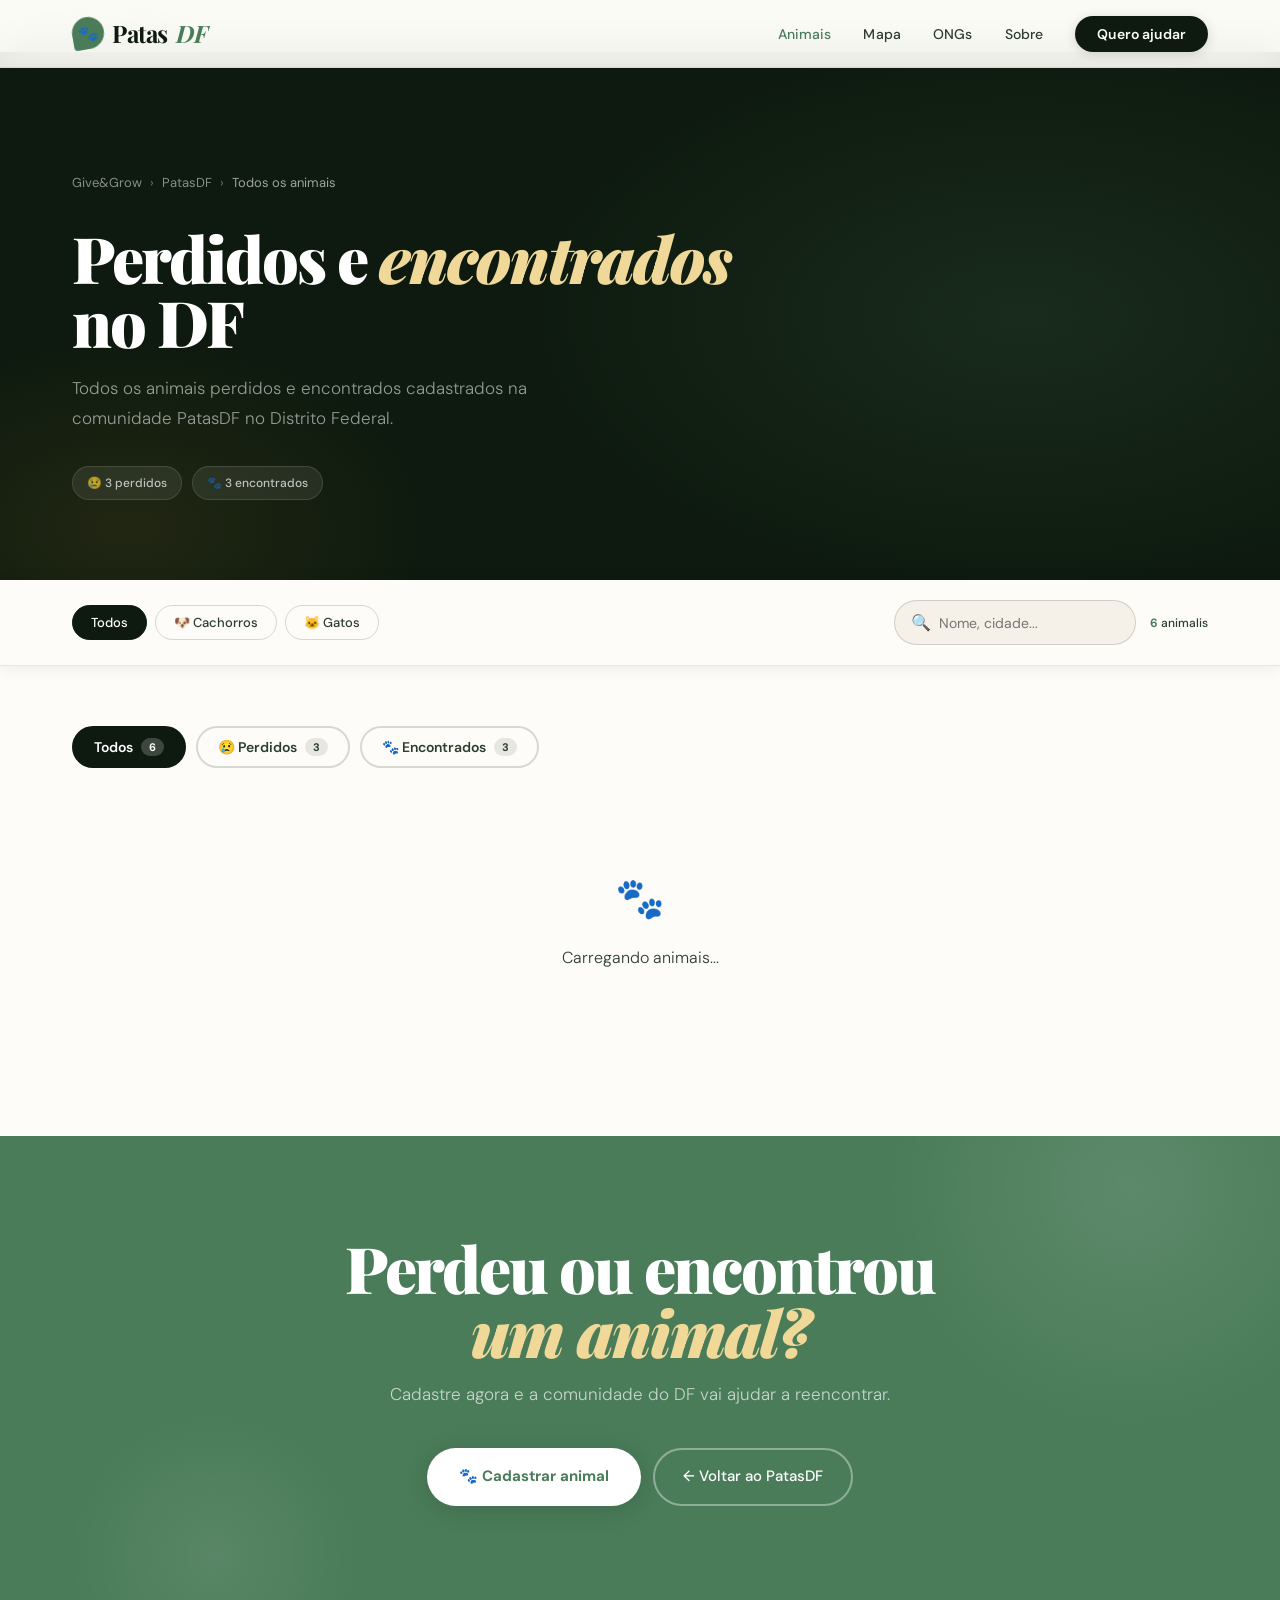
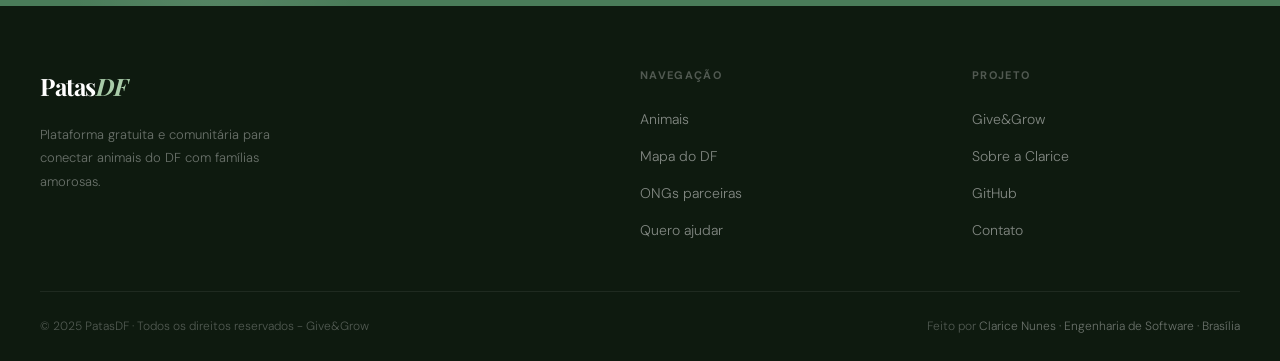
==== animais.html @ 3f9f54d6 "Criando fluxo" ====
<!DOCTYPE html>
<html lang="pt-BR">
<head>
  <meta charset="UTF-8" />
  <meta name="viewport" content="width=device-width, initial-scale=1.0" />
  <title>Animais perdidos e encontrados — PatasDF</title>
  <meta name="description" content="Veja todos os animais perdidos e encontrados no Distrito Federal." />
  <link rel="preconnect" href="https://fonts.googleapis.com" />
  <link rel="preconnect" href="https://fonts.gstatic.com" crossorigin />
  <link href="https://fonts.googleapis.com/css2?family=Playfair+Display:ital,wght@0,400;0,700;0,900;1,400;1,700&family=DM+Sans:ital,opsz,wght@0,9..40,300;0,9..40,400;0,9..40,500;0,9..40,600;1,9..40,300&display=swap" rel="stylesheet" />
  <link rel="stylesheet" href="styles.css" />
  <style>
    .status-tabs { display:flex; gap:10px; flex-wrap:wrap; margin-bottom:2rem; }
    .status-tab {
      display:flex; align-items:center; gap:8px;
      padding:10px 20px; border-radius:100px;
      font-size:14px; font-weight:600; font-family:'DM Sans',sans-serif;
      border:2px solid var(--border-dark); background:transparent;
      color:var(--ink-soft); cursor:pointer; transition:all 0.2s;
    }
    .tab-count { font-size:11px; font-weight:700; padding:2px 8px; border-radius:100px; background:var(--border); color:var(--ink-soft); transition:all 0.2s; }
    .st-todos     { background:var(--ink);  color:white; border-color:var(--ink); }
    .st-todos .tab-count { background:rgba(255,255,255,0.2); color:white; }
    .st-perdido   { background:var(--rust); color:white; border-color:var(--rust); }
    .st-perdido .tab-count { background:rgba(255,255,255,0.25); color:white; }
    .st-encontrado{ background:var(--gold); color:white; border-color:var(--gold); }
    .st-encontrado .tab-count { background:rgba(255,255,255,0.25); color:white; }

    .ctx-banner {
      border-radius:var(--r-xl); padding:1.75rem 2rem;
      display:flex; align-items:center; justify-content:space-between;
      gap:1.5rem; flex-wrap:wrap; margin-bottom:2rem;
    }
    .ctx-banner.perdido   { background:var(--rust-pale); border:1.5px solid rgba(184,92,56,0.18); }
    .ctx-banner.encontrado{ background:var(--gold-pale);  border:1.5px solid rgba(196,146,42,0.18); }
    .ctx-icon { font-size:2.2rem; flex-shrink:0; }
    .ctx-text h3 { font-family:'Playfair Display',serif; font-size:1.1rem; font-weight:700; margin-bottom:4px; }
    .ctx-text p  { font-size:13px; font-weight:300; color:var(--ink-soft); line-height:1.6; }
    .ctx-btn-rust { background:var(--rust); color:white; padding:11px 22px; border-radius:100px; font-size:13px; font-weight:600; text-decoration:none; white-space:nowrap; flex-shrink:0; transition:all 0.2s; }
    .ctx-btn-rust:hover { background:#8f3e23; transform:translateY(-1px); }
    .ctx-btn-gold { background:var(--gold); color:white; padding:11px 22px; border-radius:100px; font-size:13px; font-weight:600; text-decoration:none; white-space:nowrap; flex-shrink:0; transition:all 0.2s; }
    .ctx-btn-gold:hover { background:#a87824; transform:translateY(-1px); }
  </style>
</head>
<body>

  <div class="back-link-wrap">
    <a href="patasdf.html" class="back-link">← Voltar para o PatasDF</a>
  </div>


  <nav class="navbar" id="navbar">
    <div class="container">
      <a href="patasdf.html" class="logo">
        <div class="logo-paw">🐾</div>
        Patas<em>DF</em>
      </a>
      <div class="hamburger" id="hamburger" onclick="toggleMenu()">
        <span></span><span></span><span></span>
      </div>
      <ul class="nav-links" id="navLinks">
        <li><a href="patasdf.html#animais" class="active">Animais</a></li>
        <li><a href="patasdf.html#mapa">Mapa</a></li>
        <li><a href="patasdf.html#ongs">ONGs</a></li>
        <li><a href="sobre.html">Sobre</a></li>
        <li><a href="patasdf.html#ajudar" class="nav-cta">Quero ajudar</a></li>
      </ul>
    </div>
  </nav>


  <div class="page-header">
    <div class="container">
      <div class="breadcrumb">
        <a href="index.html">Give&Grow</a>
        <span>›</span>
        <a href="patasdf.html">PatasDF</a>
        <span>›</span>
        <span style="color:rgba(255,255,255,.6);">Todos os animais</span>
      </div>
      <h1>Perdidos e <em>encontrados</em><br>no DF</h1>
      <p>Todos os animais perdidos e encontrados cadastrados na comunidade PatasDF no Distrito Federal.</p>
      <div class="page-header-meta">
        <div class="meta-chip" id="countPerdidos">😢 carregando...</div>
        <div class="meta-chip" id="countEncontrados">🐾 carregando...</div>
      </div>
    </div>
  </div>


  <div class="toolbar">
    <div class="container">
      <div class="filter-pills">
        <button class="filter-pill active" onclick="filtrarTipo('todos', this)">Todos</button>
        <button class="filter-pill" onclick="filtrarTipo('cachorro', this)">🐶 Cachorros</button>
        <button class="filter-pill" onclick="filtrarTipo('gato', this)">🐱 Gatos</button>
      </div>
      <div class="toolbar-right">
        <div class="search-box">
          <span>🔍</span>
          <input type="text" id="searchInput" placeholder="Nome, cidade..." oninput="buscar(this.value)" />
        </div>
        <span class="count-badge" id="countBadge">— animais</span>
      </div>
    </div>
  </div>


  <section class="animals-section">
    <div class="container">


      <div class="status-tabs">
        <button class="status-tab st-todos" onclick="filtrarStatus('todos', this)">
          Todos <span class="tab-count" id="tabTodos">—</span>
        </button>
        <button class="status-tab" onclick="filtrarStatus('perdido', this)">
          😢 Perdidos <span class="tab-count" id="tabPerdido">—</span>
        </button>
        <button class="status-tab" onclick="filtrarStatus('encontrado', this)">
          🐾 Encontrados <span class="tab-count" id="tabEncontrado">—</span>
        </button>
      </div>


      <div id="ctxBanner"></div>


      <div class="animals-grid" id="animalsGrid">
        <div style="grid-column:1/-1;text-align:center;padding:4rem;color:var(--ink-soft);">
          <div style="font-size:2.5rem;margin-bottom:.75rem;">🐾</div>
          <p style="font-weight:300;">Carregando animais...</p>
        </div>
      </div>

      <div class="empty-state" id="emptyState" style="display:none;">
        <span class="empty-icon">🔍</span>
        <h3>Nenhum animal encontrado</h3>
        <p>Tente outro filtro ou limpe a busca.</p>
      </div>

    </div>
  </section>


  <section class="cta-section">
    <div class="cta-orb cta-orb-1"></div>
    <div class="cta-orb cta-orb-2"></div>
    <div class="cta-inner">
      <h2>Perdeu ou encontrou<br><em>um animal?</em></h2>
      <p>Cadastre agora e a comunidade do DF vai ajudar a reencontrar.</p>
      <div class="cta-btns">
        <a href="patasdf.html#ajudar" class="btn-white">🐾 Cadastrar animal</a>
        <a href="patasdf.html" class="btn-white-outline">← Voltar ao PatasDF</a>
      </div>
    </div>
  </section>


  <footer>
    <div class="footer-inner">
      <div class="footer-brand">
        <a href="patasdf.html" class="footer-logo">Patas<em>DF</em></a>
        <p>Plataforma gratuita e comunitária para conectar animais do DF com famílias amorosas.</p>
      </div>
      <div class="footer-col">
        <h4>Navegação</h4>
        <ul>
          <li><a href="patasdf.html#animais">Animais</a></li>
          <li><a href="patasdf.html#mapa">Mapa do DF</a></li>
          <li><a href="patasdf.html#ongs">ONGs parceiras</a></li>
          <li><a href="patasdf.html#ajudar">Quero ajudar</a></li>
        </ul>
      </div>
      <div class="footer-col">
        <h4>Projeto</h4>
        <ul>
          <li><a href="index.html">Give&Grow</a></li>
          <li><a href="sobre.html">Sobre a Clarice</a></li>
          <li><a href="https://github.com/claricenunes" target="_blank" rel="noopener">GitHub</a></li>
          <li><a href="/cdn-cgi/l/email-protection#543121373835263d37313a213a3127143339353d387a373b39">Contato</a></li>
        </ul>
      </div>
    </div>
    <div class="footer-bottom">
      <span>© 2025 PatasDF · Todos os direitos reservados - Give&Grow</span>
      <span>Feito por <a href="sobre.html">Clarice Nunes · Engenharia de Software · Brasília</a></span>
    </div>
  </footer>

  <script data-cfasync="false" src="/cdn-cgi/scripts/5c5dd728/cloudflare-static/email-decode.min.js"></script><script>
    const URL_PERDI    = 'https://docs.google.com/forms/d/e/1FAIpQLSdwkBiDv1es0LKBWcML1goLfLYHsVaSYuPup9HgPXHWBcM21w/viewform';
    const URL_ENCONTREI = 'https://docs.google.com/forms/d/e/1FAIpQLSeOyUEvjqoL2VwW3kJSf5gsE197C9LvIaPMh03FFTpZJVA-6A/viewform';

    const ANIMAIS_EMBUTIDOS = [
      { id:'ex1', nome:'Bolinha',  status:'perdido',    tipo:'cachorro', idade:'~2 anos',  porte:'Médio',   cidade:'Asa Sul',    descricao:'Vira-lata caramelo com mancha branca no peito. Desapareceu perto da quadra 308 Sul no dia 18/03.',  contato:'(61) 98888-1111' },
      { id:'ex2', nome:'Mimi',     status:'encontrado', tipo:'gato',     idade:'~1 ano',   porte:'Pequeno', cidade:'Taguatinga', descricao:'Gatinha listrada, muito dócil. Encontrada na QNF 14. Está sendo cuidada — dono entrar em contato.',  contato:'(61) 97777-2222' },
      { id:'ex3', nome:'Thor',     status:'perdido',    tipo:'cachorro', idade:'~4 anos',  porte:'Grande',  cidade:'Ceilândia',  descricao:'Pastor alemão preto e dourado. Coleira azul. Fugiu durante fogos de artifício na QNN 28.',           contato:'(61) 96666-3333' },
      { id:'ex4', nome:'Mingau',   status:'encontrado', tipo:'gato',     idade:'~3 anos',  porte:'Médio',   cidade:'Guará',      descricao:'Gato cinza, castrado. Encontrado no Guará II. Muito tranquilo. Aguardando dono.',                    contato:'(61) 95555-4444' },
      { id:'ex5', nome:'Pipoca',   status:'perdido',    tipo:'cachorro', idade:'~1 ano',   porte:'Pequeno', cidade:'Sobradinho', descricao:'Lhasa apso branca. Usava roupa rosa quando desapareceu. Sumiu há 3 dias no centro de Sobradinho.',   contato:'(61) 94444-5555' },
      { id:'ex6', nome:'Nala',     status:'encontrado', tipo:'gato',     idade:'~6 meses', porte:'Pequeno', cidade:'Samambaia',  descricao:'Filhote de gato preto com patinhas brancas. Encontrada na QR 416. Precisando de lar temporário.',    contato:'(61) 93333-6666' },
    ];

    let TODOS = [], statusAtual = 'todos', tipoAtual = 'todos', buscaAtual = '';

    async function carregar() {
      // Carrega os dados embutidos imediatamente para garantir que algo aparece
      TODOS = ANIMAIS_EMBUTIDOS;
      atualizarContadores();
      renderizar();
      // Tenta buscar dados atualizados do JSON (funciona quando hospedado em servidor)
      try {
        const resp = await fetch('https://drive.google.com/uc?export=download&id=1katMmyX2BaC0UhQ1mNrkm7atiA1lma0P');
        if (resp.ok) {
          const d = await resp.json();
          if (d.length > 0) {
            TODOS = d;
            atualizarContadores();
            renderizar();
          }
        }
      } catch(e) { /* mantém os dados embutidos */ }
    }

    function atualizarContadores() {
      const p = TODOS.filter(a => a.status === 'perdido').length;
      const e = TODOS.filter(a => a.status === 'encontrado').length;
      document.getElementById('countPerdidos').textContent    = `😢 ${p} perdido${p!==1?'s':''}`;
      document.getElementById('countEncontrados').textContent  = `🐾 ${e} encontrado${e!==1?'s':''}`;
      document.getElementById('tabTodos').textContent      = TODOS.length;
      document.getElementById('tabPerdido').textContent    = p;
      document.getElementById('tabEncontrado').textContent  = e;
    }

    function filtrarStatus(status, btn) {
      statusAtual = status;
      document.querySelectorAll('.status-tab').forEach(t => {
        t.className = 'status-tab'; // remove todas as classes de cor
      });
      btn.classList.add('st-' + status);
      atualizarBanner(status);
      renderizar();
    }

    function filtrarTipo(tipo, btn) {
      tipoAtual = tipo;
      document.querySelectorAll('.filter-pill').forEach(p => p.classList.remove('active'));
      btn.classList.add('active');
      renderizar();
    }

    function buscar(val) { buscaAtual = val.toLowerCase().trim(); renderizar(); }

    function getLista() {
      let l = TODOS;
      if (statusAtual !== 'todos') {
        l = l.filter(a => {
          return a.status === statusAtual;
        });
      }
      if (tipoAtual !== 'todos') l = l.filter(a => a.tipo === tipoAtual);
      if (buscaAtual) l = l.filter(a =>
        (a.nome||'').toLowerCase().includes(buscaAtual) ||
        (a.cidade||'').toLowerCase().includes(buscaAtual)
      );
      return l;
    }

    function atualizarBanner(status) {
      const el = document.getElementById('ctxBanner');
      if (status === 'perdido') {
        el.innerHTML = `<div class="ctx-banner perdido">
          <span class="ctx-icon">😢</span>
          <div class="ctx-text">
            <h3>Você viu algum desses animais?</h3>
            <p>Entre em contato diretamente com o dono pelo número no card. Cada aviso pode ser o reencontro que uma família está esperando.</p>
          </div>
          <a href="${URL_PERDI}" target="_blank" rel="noopener" class="ctx-btn-rust">😢 Perdi meu animal</a>
        </div>`;
      } else if (status === 'encontrado') {
        el.innerHTML = `<div class="ctx-banner encontrado">
          <span class="ctx-icon">🐾</span>
          <div class="ctx-text">
            <h3>Seu pet pode estar aqui!</h3>
            <p>Alguém encontrou esses animais e está cuidando enquanto aguarda o dono. Entre em contato se reconhecer o seu.</p>
          </div>
          <a href="${URL_ENCONTREI}" target="_blank" rel="noopener" class="ctx-btn-gold">🐾 Encontrei um animal</a>
        </div>`;
     
      } else {
        el.innerHTML = '';
      }
    }

    function renderizar() {
      const grid  = document.getElementById('animalsGrid');
      const empty = document.getElementById('emptyState');
      const lista = getLista();
      document.getElementById('countBadge').innerHTML = `<strong>${lista.length}</strong> animal${lista.length!==1?'is':''}`;

      if (lista.length === 0) {
        grid.innerHTML = '';
        empty.style.display = 'block';
        return;
      }
      empty.style.display = 'none';

      const bg = { cachorro:'#FFF3E8', gato:'#F0ECF9' };
      const em = { cachorro:'🐶', gato:'🐱' };

      grid.innerHTML = lista.map((a, i) => {
        const st = a.status || 'encontrado';
        const badgeCls = st === 'perdido' ? 'badge-perdido' : st === 'encontrado' ? 'badge-encontrado' : 'badge-encontrado';
        const badgeLbl = st === 'perdido' ? 'Perdido' : 'Encontrado';
        const btnBg    = st === 'perdido' ? 'var(--ink)' : 'var(--gold)';
        const btnLbl   = st === 'perdido'
          ? '📞 Vi este animal — avisar o dono'
          : '🏠 Este é meu animal';
        const ctt = (a.contato || 'Não informado').replace(/\\/g, '\\\\').replace(/'/g, "\\'");
        return `<div class="animal-card" style="animation:fadeUp .4s ${i*50}ms ease both;">
          <div class="animal-img" style="background:${bg[a.tipo]||'#f5f0e8'};">
            <div class="animal-img-bg">${em[a.tipo]||'🐾'}</div>
            <div class="animal-emoji" style="font-size:5.5rem;position:relative;z-index:1;">${em[a.tipo]||'🐾'}</div>
            <div class="animal-badge ${badgeCls}">${badgeLbl}</div>
            <div class="animal-status-badge">📍 ${a.cidade||''}</div>
          </div>
          <div class="animal-body">
            <div class="animal-name">${a.nome||'Sem nome'}</div>
            <div class="animal-meta">
              ${a.idade ? `<span class="pill">${a.idade}</span>` : ''}
              ${a.porte ? `<span class="pill">${a.porte}</span>` : ''}
              ${a.tipo  ? `<span class="pill">${a.tipo.charAt(0).toUpperCase()+a.tipo.slice(1)}</span>` : ''}
            </div>
            <p class="animal-desc">${a.descricao||''}</p>
            <a class="btn-contato-main ${btnCls}" 
   href="https://wa.me/55${(a.whatsapp||'').replace(/\D/g,'')}" 
   target="_blank" 
   rel="noopener">
   ${btnLbl}
</a>
          </div>
        </div>`;
      }).join('');
    }

    window.addEventListener('scroll', () => {
      document.getElementById('navbar').classList.toggle('scrolled', window.scrollY > 40);
    });
    function toggleMenu() { document.getElementById('navLinks').classList.toggle('open'); }
    document.querySelectorAll('#navLinks a').forEach(l => l.addEventListener('click', () => document.getElementById('navLinks').classList.remove('open')));
    carregar();
  </script>
</body>
</html>
---- styles.css ----
/* ============================================================
   Give&Grow + PatasDF — Unified Stylesheet
   Fonts: Playfair Display (display) + DM Sans (body)
   ============================================================ */

*, *::before, *::after { box-sizing: border-box; margin: 0; padding: 0; }

:root {
  --ink:         #0e1a0f;
  --ink-soft:    #2d3d2e;
  --sage:        #4a7c59;
  --sage-mid:    #6a9e7a;
  --sage-light:  #a8cba8;
  --sage-pale:   #e8f2e8;
  --cream:       #f5f0e8;
  --cream-warm:  #ede7d9;
  --gold:        #c4922a;
  --gold-light:  #f0d898;
  --gold-pale:   #faf3e0;
  --rust:        #b85c38;
  --rust-pale:   #faede8;
  --white:       #fdfcf8;
  --border:      rgba(14,26,15,0.09);
  --border-dark: rgba(14,26,15,0.16);
  --shadow:      0 2px 16px rgba(14,26,15,0.07);
  --shadow-lg:   0 12px 60px rgba(14,26,15,0.13);
  --r-sm: 8px;
  --r-md: 14px;
  --r-lg: 22px;
  --r-xl: 32px;
}

html { scroll-behavior: smooth; -webkit-font-smoothing: antialiased; }

body {
  font-family: 'DM Sans', sans-serif;
  background: var(--white);
  color: var(--ink);
  overflow-x: hidden;
  font-weight: 400;
  font-size: 16px;
  line-height: 1.7;
}

::selection { background: rgba(74,124,89,0.18); color: var(--ink); }

/* ── TYPOGRAPHY ── */
.display, h1, h2 {
  font-family: 'Playfair Display', serif;
  font-weight: 900;
  line-height: 1.04;
  letter-spacing: -1.5px;
  color: var(--ink);
}
h3 { font-family: 'Playfair Display', serif; font-weight: 700; color: var(--ink); }
.label {
  display: inline-block;
  font-family: 'DM Sans', sans-serif;
  font-size: 11px; font-weight: 600; letter-spacing: 0.14em; text-transform: uppercase;
  color: var(--sage); background: var(--sage-pale);
  padding: 4px 12px; border-radius: 100px; margin-bottom: 1.25rem;
}
.lead {
  font-size: 17px; font-weight: 300; line-height: 1.8; color: var(--ink-soft);
}
.body-text { font-size: 15px; font-weight: 300; line-height: 1.85; color: var(--ink-soft); }
.body-text + .body-text { margin-top: 1rem; }

/* ── CONTAINER ── */
.container { max-width: 1200px; margin: 0 auto; padding: 0 2rem; }
.section { padding: 100px 2rem; }

/* ── BUTTONS ── */
.btn-primary {
  background: var(--ink); color: var(--white);
  padding: 14px 28px; border-radius: 100px; font-size: 15px; font-weight: 600;
  text-decoration: none; border: none; cursor: pointer; font-family: 'DM Sans', sans-serif;
  transition: background 0.2s, transform 0.15s, box-shadow 0.2s;
  box-shadow: 0 4px 20px rgba(14,26,15,0.18);
  display: inline-flex; align-items: center; gap: 8px;
}
.btn-primary:hover { background: var(--sage); transform: translateY(-2px); box-shadow: 0 8px 30px rgba(74,124,89,0.28); }

.btn-secondary {
  background: var(--white); color: var(--ink);
  padding: 14px 28px; border-radius: 100px; font-size: 15px; font-weight: 500;
  text-decoration: none; border: 1.5px solid var(--border-dark);
  transition: all 0.2s; display: inline-flex; align-items: center; gap: 8px;
}
.btn-secondary:hover { border-color: var(--sage); color: var(--sage); transform: translateY(-1px); }

.btn-sage {
  background: var(--sage); color: white;
  padding: 14px 28px; border-radius: 100px; font-size: 15px; font-weight: 600;
  text-decoration: none; border: none; cursor: pointer; font-family: 'DM Sans', sans-serif;
  transition: all 0.2s; display: inline-flex; align-items: center; gap: 8px;
  box-shadow: 0 4px 20px rgba(74,124,89,0.22);
}
.btn-sage:hover { background: #3a6647; transform: translateY(-2px); box-shadow: 0 8px 30px rgba(74,124,89,0.32); }

.btn-gold {
  background: var(--gold); color: white;
  padding: 14px 28px; border-radius: 100px; font-size: 15px; font-weight: 600;
  text-decoration: none; border: none; cursor: pointer; font-family: 'DM Sans', sans-serif;
  transition: all 0.2s; display: inline-flex; align-items: center; gap: 8px;
  box-shadow: 0 4px 20px rgba(196,146,42,0.24);
}
.btn-gold:hover { background: #a87824; transform: translateY(-2px); box-shadow: 0 8px 30px rgba(196,146,42,0.34); }

.btn-white {
  background: white; color: var(--sage);
  padding: 14px 32px; border-radius: 100px; font-size: 15px; font-weight: 700;
  text-decoration: none; transition: all 0.2s; display: inline-flex; align-items: center; gap: 8px;
  box-shadow: 0 4px 24px rgba(0,0,0,0.14);
}
.btn-white:hover { transform: translateY(-2px); box-shadow: 0 8px 32px rgba(0,0,0,0.18); }

.btn-white-outline {
  background: transparent; color: white;
  padding: 14px 28px; border-radius: 100px; font-size: 15px; font-weight: 500;
  text-decoration: none; border: 2px solid rgba(255,255,255,0.38);
  transition: all 0.2s; display: inline-flex; align-items: center; gap: 8px;
}
.btn-white-outline:hover { border-color: white; background: rgba(255,255,255,0.1); }

/* ── NAVBAR ── */
.navbar {
  position: fixed; top: 0; left: 0; right: 0; z-index: 200;
  height: 68px; display: flex; align-items: center;
  background: rgba(253,252,248,0.9); backdrop-filter: blur(18px);
  border-bottom: 1px solid var(--border);
  transition: height 0.3s, box-shadow 0.3s;
}
.navbar.scrolled { height: 58px; box-shadow: 0 2px 24px rgba(14,26,15,0.08); }
.navbar .container { display: flex; align-items: center; justify-content: space-between; width: 100%; }

.logo {
  font-family: 'Playfair Display', serif;
  font-size: 1.5rem; font-weight: 700; letter-spacing: -0.5px;
  color: var(--ink); text-decoration: none;
  display: flex; align-items: center; gap: 8px;
}
.logo em { color: var(--sage); font-style: italic; }
.logo-paw {
  width: 32px; height: 32px; background: var(--sage); border-radius: 50% 50% 50% 12%;
  display: flex; align-items: center; justify-content: center;
  font-size: 16px; transform: rotate(-10deg);
}

.nav-links { display: flex; align-items: center; gap: 2rem; list-style: none; }
.nav-links a {
  color: var(--ink-soft); text-decoration: none;
  font-size: 14px; font-weight: 500; letter-spacing: 0.01em;
  transition: color 0.2s;
}
.nav-links a:hover { color: var(--sage); }
.nav-links a.active { color: var(--sage); }
.nav-cta {
  background: var(--ink) !important; color: var(--white) !important;
  padding: 9px 22px !important; border-radius: 100px !important;
  font-weight: 600 !important;
  transition: background 0.2s, transform 0.15s !important;
  box-shadow: 0 2px 12px rgba(14,26,15,0.16);
}
.nav-cta:hover { background: var(--sage) !important; transform: translateY(-1px) !important; }

.hamburger { display: none; flex-direction: column; gap: 5px; cursor: pointer; }
.hamburger span { width: 22px; height: 2px; background: var(--ink); border-radius: 2px; transition: all 0.3s; }

/* ── REVEAL ── */
.reveal { opacity: 0; transform: translateY(26px); transition: opacity 0.6s ease, transform 0.6s ease; }
.reveal.visible { opacity: 1; transform: translateY(0); }

/* ── ANIMATIONS ── */
@keyframes fadeUp { from { opacity: 0; transform: translateY(24px); } to { opacity: 1; transform: translateY(0); } }
@keyframes orbFloat { 0%,100%{transform:translate(0,0) scale(1)} 50%{transform:translate(20px,-28px) scale(1.05)} }
@keyframes ticker { from { transform: translateX(0); } to { transform: translateX(-50%); } }
@keyframes dotPulse { 0%,100%{opacity:1;transform:scale(1)} 50%{opacity:0.5;transform:scale(1.4)} }
@keyframes cardFloat { 0%,100%{transform:translateY(0)} 50%{transform:translateY(-10px)} }
@keyframes scrollDrop { 0%{top:-100%} 100%{top:100%} }
@keyframes badgePulse { 0%,100%{box-shadow:0 0 0 0 rgba(74,124,89,0.14)} 50%{box-shadow:0 0 0 8px rgba(74,124,89,0)} }

/* ── TICKER ── */
.ticker { background: var(--sage); padding: 12px 0; overflow: hidden; }
.ticker-inner { display: flex; animation: ticker 28s linear infinite; width: max-content; }
.ticker-item { display: flex; align-items: center; gap: 10px; padding: 0 2rem; white-space: nowrap; font-size: 13px; font-weight: 500; color: rgba(255,255,255,0.88); }
.ticker-sep { color: rgba(255,255,255,0.35); font-size: 1.1rem; margin: 0 0.5rem; }

/* ── STATS STRIP ── */
.stats-strip {
  background: var(--ink); padding: 0;
  display: grid; grid-template-columns: repeat(4, 1fr);
}
.stat-item {
  padding: 2rem; text-align: center;
  border-right: 1px solid rgba(255,255,255,0.08);
}
.stat-item:last-child { border-right: none; }
.stat-num {
  font-family: 'Playfair Display', serif;
  font-size: 2.6rem; font-weight: 700; color: white; line-height: 1;
  letter-spacing: -1px;
}
.stat-label { font-size: 11px; font-weight: 300; color: rgba(255,255,255,0.45); margin-top: 6px; letter-spacing: 0.06em; text-transform: uppercase; }

/* ── PAGE HEADER (subpages) ── */
.page-header {
  background: var(--ink); padding: 120px 2rem 80px; position: relative; overflow: hidden;
}
.page-header::before {
  content: ''; position: absolute; inset: 0;
  background: radial-gradient(ellipse 60% 80% at 80% 50%, rgba(74,124,89,0.18) 0%, transparent 65%),
              radial-gradient(ellipse 40% 60% at 10% 90%, rgba(196,146,42,0.1) 0%, transparent 60%);
  pointer-events: none;
}
.page-header .container { position: relative; z-index: 1; }
.breadcrumb { display: flex; align-items: center; gap: 8px; font-size: 13px; color: rgba(255,255,255,0.4); margin-bottom: 2rem; }
.breadcrumb a { color: rgba(255,255,255,0.5); text-decoration: none; transition: color 0.2s; }
.breadcrumb a:hover { color: rgba(255,255,255,0.8); }
.page-header h1 {
  font-family: 'Playfair Display', serif;
  font-size: clamp(2.8rem, 5vw, 4.5rem);
  font-weight: 900; line-height: 1.0; letter-spacing: -2px;
  color: white; margin-bottom: 1.25rem;
}
.page-header h1 em { color: var(--gold-light); font-style: italic; }
.page-header p { font-size: 17px; font-weight: 300; color: rgba(255,255,255,0.55); max-width: 500px; line-height: 1.75; }
.page-header-meta { display: flex; gap: 10px; flex-wrap: wrap; margin-top: 2rem; }
.meta-chip { background: rgba(255,255,255,0.08); border: 1px solid rgba(255,255,255,0.12); color: rgba(255,255,255,0.7); font-size: 12px; font-weight: 500; padding: 6px 14px; border-radius: 100px; }

/* ── BACK LINK ── */
.back-link-wrap {
  background: var(--sage-pale); border-bottom: 1px solid rgba(74,124,89,0.15);
  padding: 0.75rem 2rem;
}
.back-link {
  display: inline-flex; align-items: center; gap: 6px;
  font-size: 13px; font-weight: 500; color: var(--sage); text-decoration: none;
  transition: gap 0.2s;
}
.back-link:hover { gap: 10px; }

/* ── TOOLBAR (animals page) ── */
.toolbar {
  background: var(--white); border-bottom: 1px solid var(--border);
  padding: 1.25rem 2rem; position: sticky; top: 68px; z-index: 100;
  box-shadow: var(--shadow);
}
.toolbar .container { display: flex; align-items: center; justify-content: space-between; gap: 1rem; flex-wrap: wrap; }
.filter-pills { display: flex; gap: 8px; flex-wrap: wrap; }
.filter-pill {
  padding: 8px 18px; border-radius: 100px;
  font-size: 13px; font-weight: 500; font-family: 'DM Sans', sans-serif;
  border: 1.5px solid var(--border-dark);
  background: transparent; color: var(--ink-soft);
  cursor: pointer; transition: all 0.2s;
}
.filter-pill.active, .filter-pill:hover { background: var(--ink); color: white; border-color: var(--ink); }
.toolbar-right { display: flex; align-items: center; gap: 14px; }
.search-box {
  display: flex; align-items: center; gap: 8px;
  background: var(--cream); border: 1.5px solid var(--border-dark);
  border-radius: 100px; padding: 8px 16px;
  transition: border-color 0.2s;
}
.search-box:focus-within { border-color: var(--sage); }
.search-box input {
  border: none; background: transparent; outline: none;
  font-family: 'DM Sans', sans-serif; font-size: 14px; font-weight: 400;
  color: var(--ink); width: 180px;
}
.count-badge { font-size: 12px; font-weight: 500; color: var(--ink-soft); white-space: nowrap; }
.count-badge strong { color: var(--sage); }

/* ── ANIMALS GRID ── */
.animals-section { padding: 60px 2rem 100px; background: var(--white); }
.animals-grid { display: grid; grid-template-columns: repeat(auto-fill, minmax(300px, 1fr)); gap: 20px; }

/* ── ANIMAL CARD ── */
.animal-card {
  background: var(--white); border: 1.5px solid var(--border);
  border-radius: var(--r-xl); overflow: hidden;
  transition: transform 0.3s cubic-bezier(0.34,1.56,0.64,1), box-shadow 0.3s, border-color 0.3s;
  display: flex; flex-direction: column;
}
.animal-card:hover { transform: translateY(-6px); box-shadow: var(--shadow-lg); border-color: var(--sage-light); }
.animal-img {
  width: 100%; height: 200px;
  display: flex; align-items: center; justify-content: center; position: relative; overflow: hidden;
}
.animal-img-bg { position: absolute; inset: 0; opacity: 0.06; font-size: 9rem; display: flex; align-items: center; justify-content: center; filter: blur(10px); }
.animal-emoji { position: relative; z-index: 1; }
.animal-badge {
  position: absolute; top: 12px; right: 12px;
  font-size: 11px; font-weight: 600; padding: 4px 12px; border-radius: 100px;
  letter-spacing: 0.05em; text-transform: uppercase;
}
.animal-status-badge {
  position: absolute; top: 12px; left: 12px;
  font-size: 11px; font-weight: 600; padding: 4px 12px; border-radius: 100px;
  background: rgba(253,252,248,0.92); color: var(--ink); border: 1px solid var(--border);
  backdrop-filter: blur(8px);
}
.badge-perdido   { background: var(--rust-pale); color: var(--rust); }
.badge-encontrado { background: var(--gold-pale); color: var(--gold); }
.badge-disponivel { background: var(--sage-pale); color: var(--sage); }
.animal-body { padding: 1.5rem; flex: 1; display: flex; flex-direction: column; }
.animal-name {
  font-family: 'Playfair Display', serif;
  font-size: 1.5rem; font-weight: 700; color: var(--ink);
  letter-spacing: -0.5px; margin-bottom: 8px;
}
.animal-meta { display: flex; gap: 6px; flex-wrap: wrap; margin-bottom: 12px; }
.pill {
  background: var(--cream); border: 1px solid var(--border);
  border-radius: 100px; padding: 3px 12px;
  font-size: 12px; font-weight: 400; color: var(--ink-soft);
}
.animal-desc { font-size: 13px; font-weight: 300; color: var(--ink-soft); line-height: 1.75; margin-bottom: 1.25rem; flex: 1; }
.card-action-area { margin-top: auto; }

.btn-adotar-main, .btn-contato-main {
  width: 100%; padding: 12px 20px; border-radius: 100px;
  font-family: 'DM Sans', sans-serif; font-size: 14px; font-weight: 600;
  border: none; cursor: pointer; transition: all 0.2s;
  background: var(--ink); color: white; display: flex; align-items: center; justify-content: center; gap: 8px;
}
.btn-adotar-main:hover, .btn-contato-main:hover { background: var(--sage); transform: translateY(-1px); }
.btn-contato-encontrado { background: var(--gold) !important; }
.btn-contato-encontrado:hover { background: #a87824 !important; }

.cta-banner {
  background: var(--ink); border-radius: var(--r-xl);
  padding: 2rem 2.5rem; display: flex; align-items: center; justify-content: space-between;
  gap: 1.5rem; flex-wrap: wrap; margin-bottom: 2.5rem;
}
.cta-banner-text h3 { font-family: 'Playfair Display', serif; font-size: 1.4rem; font-weight: 700; color: white; margin-bottom: 4px; }
.cta-banner-text p { font-size: 14px; font-weight: 300; color: rgba(255,255,255,0.55); }

.empty-state { text-align: center; padding: 5rem 2rem; color: var(--ink-soft); }
.empty-state .empty-icon { font-size: 3rem; margin-bottom: 1rem; display: block; }
.empty-state h3 { font-family: 'Playfair Display', serif; font-size: 1.4rem; margin-bottom: 0.5rem; }
.empty-state p { font-weight: 300; }

/* ── ACTION CARDS ── */
.action-section { background: var(--cream); }
.action-grid { display: grid; grid-template-columns: repeat(2,1fr); gap: 20px; margin-top: 3.5rem; }
.action-card {
  background: var(--white); border: 1.5px solid var(--border);
  border-radius: var(--r-xl); padding: 2.5rem 2rem;
  display: flex; flex-direction: column; gap: 1rem;
  transition: transform 0.3s, box-shadow 0.3s; position: relative; overflow: hidden;
}
.action-card:hover { transform: translateY(-5px); box-shadow: var(--shadow-lg); }
.action-card-accent { position: absolute; top: 0; left: 0; right: 0; height: 3px; }
.accent-sage { background: linear-gradient(90deg, var(--sage), var(--sage-light)); }
.accent-gold { background: linear-gradient(90deg, var(--gold), var(--gold-light)); }
.action-card-icon {
  width: 56px; height: 56px; border-radius: var(--r-md);
  display: flex; align-items: center; justify-content: center; font-size: 1.7rem;
}
.icon-sage { background: var(--sage-pale); }
.icon-gold { background: var(--gold-pale); }
.action-card-title {
  font-family: 'Playfair Display', serif;
  font-size: 1.5rem; font-weight: 700; letter-spacing: -0.5px;
}
.action-card-desc { font-size: 14px; font-weight: 300; color: var(--ink-soft); line-height: 1.8; flex: 1; }
.action-checklist { list-style: none; display: flex; flex-direction: column; gap: 9px; }
.action-checklist li { display: flex; align-items: center; gap: 10px; font-size: 13px; font-weight: 400; color: var(--ink-soft); }
.check-dot {
  width: 22px; height: 22px; border-radius: 50%;
  display: flex; align-items: center; justify-content: center;
  font-size: 11px; font-weight: 700; flex-shrink: 0;
}
.check-dot.sage { background: var(--sage-pale); color: var(--sage); }
.check-dot.gold { background: var(--gold-pale); color: var(--gold); }

.btn-card {
  border: none; border-radius: 100px; padding: 13px 24px;
  font-family: 'DM Sans', sans-serif; font-size: 14px; font-weight: 600;
  cursor: pointer; display: flex; align-items: center; justify-content: center; gap: 8px;
  transition: all 0.2s; width: 100%; text-decoration: none;
}
.btn-card-sage { background: var(--sage); color: white; }
.btn-card-sage:hover { background: #3a6647; transform: translateY(-1px); box-shadow: 0 6px 20px rgba(74,124,89,0.28); }
.btn-card-gold { background: var(--gold); color: white; }
.btn-card-gold:hover { background: #a87824; transform: translateY(-1px); box-shadow: 0 6px 20px rgba(196,146,42,0.28); }
.btn-card-ink { background: var(--ink); color: white; }
.btn-card-ink:hover { background: var(--sage); transform: translateY(-1px); }
.action-note { font-size: 12px; font-weight: 300; color: var(--ink-soft); text-align: center; }

.data-note {
  margin-top: 2.5rem; background: var(--white); border: 1.5px solid var(--border);
  border-radius: var(--r-lg); padding: 1.5rem 2rem;
  display: flex; align-items: flex-start; gap: 1rem;
}
.data-note-icon { font-size: 1.4rem; flex-shrink: 0; }
.data-note strong { font-size: 14px; font-weight: 600; display: block; margin-bottom: 4px; }
.data-note p { font-size: 13px; font-weight: 300; color: var(--ink-soft); line-height: 1.6; }

/* ── MAP ── */
.map-section { background: var(--white); }
.map-wrapper {
  margin-top: 3rem; border-radius: var(--r-xl); overflow: hidden;
  border: 1.5px solid var(--border); box-shadow: var(--shadow-lg);
}
.map-wrapper iframe { width: 100%; height: 500px; border: none; display: block; }
.map-placeholder {
  height: 500px; background: var(--sage-pale);
  display: flex; align-items: center; justify-content: center;
  position: relative; overflow: hidden;
}
.map-grid {
  position: absolute; inset: 0;
  background-image: linear-gradient(var(--sage-light) 1px, transparent 1px),
                    linear-gradient(90deg, var(--sage-light) 1px, transparent 1px);
  background-size: 50px 50px; opacity: 0.5;
}
.map-dot {
  position: absolute; width: 40px; height: 40px;
  border-radius: 50% 50% 50% 0; transform: rotate(-45deg);
  display: flex; align-items: center; justify-content: center;
  box-shadow: 0 4px 16px rgba(0,0,0,0.12);
}
.map-dot span { transform: rotate(45deg); font-size: 16px; }
.map-dot.d1 { background: var(--sage); left: 28%; top: 30%; }
.map-dot.d2 { background: var(--gold); left: 58%; top: 48%; }
.map-dot.d3 { background: var(--rust); left: 72%; top: 22%; }
.map-dot.d4 { background: var(--sage); left: 38%; top: 63%; }
.map-placeholder-content { position: relative; z-index: 1; text-align: center; padding: 2rem; }
.map-placeholder-content h3 { font-family: 'Playfair Display', serif; font-size: 1.6rem; font-weight: 700; margin-bottom: 0.5rem; }
.map-placeholder-content p { font-size: 14px; font-weight: 300; color: var(--ink-soft); max-width: 400px; line-height: 1.7; }

/* ── ONGS ── */
.ongs-section { background: var(--cream); }
.ongs-grid { display: grid; grid-template-columns: repeat(auto-fill, minmax(280px, 1fr)); gap: 16px; margin-top: 2.5rem; }
.ong-card {
  background: var(--white); border: 1.5px solid var(--border);
  border-radius: var(--r-xl); padding: 2rem; position: relative; overflow: hidden;
  transition: transform 0.3s cubic-bezier(0.34,1.56,0.64,1), box-shadow 0.3s, border-color 0.3s;
}
.ong-card::before { content: ''; position: absolute; top: 0; left: 0; right: 0; height: 3px; transform: scaleX(0); transform-origin: left; transition: transform 0.25s; }
.ong-card.verde::before  { background: var(--sage); }
.ong-card.amarelo::before { background: var(--gold); }
.ong-card.laranja::before { background: var(--rust); }
.ong-card.azul::before   { background: #2E7D82; }
.ong-card:hover { transform: translateY(-6px); box-shadow: var(--shadow-lg); border-color: var(--sage-light); }
.ong-card:hover::before { transform: scaleX(1); }
.ong-icon { font-size: 1.8rem; margin-bottom: 1rem; display: block; }
.ong-name { font-size: 16px; font-weight: 600; margin-bottom: 6px; }
.ong-tipo { display: inline-block; font-size: 10px; font-weight: 700; padding: 3px 10px; border-radius: 100px; margin-bottom: 10px; text-transform: uppercase; letter-spacing: 0.07em; }
.tipo-verde   { background: var(--sage-pale); color: var(--sage); }
.tipo-amarelo { background: var(--gold-pale); color: var(--gold); }
.tipo-laranja { background: var(--rust-pale); color: var(--rust); }
.tipo-azul    { background: #e3f4f4; color: #2E7D82; }
.ong-desc { font-size: 13px; font-weight: 300; color: var(--ink-soft); line-height: 1.7; margin-bottom: 1.5rem; }
.ong-links { display: flex; gap: 8px; flex-wrap: wrap; }
.ong-link {
  font-size: 12px; font-weight: 500; padding: 5px 14px;
  border-radius: 100px; border: 1.5px solid var(--border-dark);
  color: var(--ink-soft); text-decoration: none; transition: all 0.2s;
}
.ong-link:hover { border-color: var(--sage); color: var(--sage); }
.ong-link.primary { background: var(--sage); color: white; border-color: var(--sage); }
.ong-link.primary:hover { background: #3a6647; }

/* ── CRIADORA ── */
.criadora-section { background: var(--cream); }
.criadora-inner { display: grid; grid-template-columns: 400px 1fr; gap: 6rem; align-items: center; }
.criadora-img-wrap { position: relative; }
.criadora-circle {
  width: 320px; height: 320px; border-radius: 50%;
  background: var(--sage-pale); overflow: hidden;
  border: 3px solid var(--border-dark);
  display: flex; align-items: center; justify-content: center; font-size: 5rem;
}
.criadora-circle img { width: 100%; height: 100%; object-fit: cover; }
.criadora-badge {
  position: absolute; background: var(--white); border: 1.5px solid var(--border);
  border-radius: var(--r-md); padding: 10px 14px;
  display: flex; align-items: center; gap: 10px;
  box-shadow: var(--shadow-lg);
}
.cb1 { bottom: 20px; right: -20px; }
.cb2 { top: 20px; right: -40px; }
.cb-emoji { font-size: 1.2rem; }
.cb-text strong { font-size: 13px; font-weight: 600; display: block; }
.cb-text span { font-size: 11px; color: var(--ink-soft); font-weight: 300; }
.criadora-text h2 { font-family: 'Playfair Display', serif; font-size: clamp(2rem,3.5vw,3rem); font-weight: 700; letter-spacing: -1px; line-height: 1.1; margin: 1rem 0 1.5rem; }
.criadora-text h2 em { color: var(--sage); font-style: italic; }
.criadora-chips { display: flex; gap: 8px; flex-wrap: wrap; margin-bottom: 2rem; }
.chip { padding: 6px 14px; border-radius: 100px; font-size: 12px; font-weight: 500; background: var(--white); border: 1.5px solid var(--border); color: var(--ink-soft); }
.chip-sage { background: var(--sage-pale); color: var(--sage); border-color: transparent; }
.quote-block { border-left: 3px solid var(--sage); padding: 1rem 0 1rem 1.5rem; margin-bottom: 1.5rem; }
.quote-block p { font-family: 'Playfair Display', serif; font-size: 17px; font-weight: 400; font-style: italic; line-height: 1.7; color: var(--ink-soft); }
.bio-text { font-size: 14px; font-weight: 300; line-height: 1.85; color: var(--ink-soft); margin-bottom: 1rem; }
.criadora-social { display: flex; gap: 10px; flex-wrap: wrap; margin-top: 2rem; }
.social-link { display: inline-flex; align-items: center; gap: 6px; padding: 8px 16px; border-radius: 100px; font-size: 13px; font-weight: 500; text-decoration: none; border: 1.5px solid var(--border-dark); color: var(--ink-soft); transition: all 0.2s; }
.social-link:hover { border-color: var(--sage); color: var(--sage); }

/* ── COMMUNITY / PARTICIPATE ── */
.participar-section { background: var(--cream); }
.participar-grid { display: grid; grid-template-columns: repeat(2,1fr); gap: 20px; margin-top: 3rem; }
.part-card {
  background: var(--white); border: 1.5px solid var(--border);
  border-radius: var(--r-xl); padding: 2.5rem;
  transition: transform 0.3s, box-shadow 0.3s;
}
.part-card:hover { transform: translateY(-4px); box-shadow: var(--shadow-lg); }
.part-card-top { display: flex; align-items: center; gap: 14px; margin-bottom: 1.25rem; }
.part-icon { width: 52px; height: 52px; background: var(--sage-pale); border-radius: var(--r-md); display: flex; align-items: center; justify-content: center; font-size: 1.6rem; flex-shrink: 0; }
.part-title { font-size: 18px; font-weight: 700; }
.part-desc { font-size: 14px; font-weight: 300; color: var(--ink-soft); line-height: 1.75; margin-bottom: 1.5rem; }
.part-checks { list-style: none; margin-bottom: 2rem; display: flex; flex-direction: column; gap: 8px; }
.part-checks li { display: flex; align-items: center; gap: 10px; font-size: 13px; font-weight: 400; color: var(--ink-soft); }
.check-icon { width: 20px; height: 20px; border-radius: 50%; background: var(--sage-pale); display: flex; align-items: center; justify-content: center; font-size: 10px; color: var(--sage); flex-shrink: 0; font-weight: 700; }
.part-btn { display: block; text-align: center; background: var(--ink); color: white; padding: 13px 20px; border-radius: 100px; font-size: 14px; font-weight: 600; text-decoration: none; transition: all 0.2s; }
.part-btn:hover { background: var(--sage); transform: translateY(-1px); }
.part-note { text-align: center; font-size: 11px; color: var(--ink-soft); margin-top: 8px; font-weight: 300; }

.comunidade-section { background: var(--white); }
.comunidade-grid { display: grid; grid-template-columns: repeat(3,1fr); gap: 20px; margin-top: 3rem; }
.comunidade-card { border: 1.5px solid var(--border); border-radius: var(--r-xl); padding: 2rem 1.75rem; background: var(--cream); transition: transform 0.25s, box-shadow 0.25s; }
.comunidade-card:hover { transform: translateY(-4px); box-shadow: var(--shadow-lg); }
.cc-icon { font-size: 1.8rem; margin-bottom: 1rem; display: block; }
.cc-title { font-size: 17px; font-weight: 600; margin-bottom: 0.5rem; }
.cc-desc { font-size: 13px; font-weight: 300; color: var(--ink-soft); line-height: 1.7; margin-bottom: 1.5rem; }
.cc-btn { background: var(--ink); color: white; padding: 10px 20px; border-radius: 100px; font-size: 13px; font-weight: 600; border: none; cursor: pointer; font-family: 'DM Sans', sans-serif; transition: background 0.2s; display: inline-block; text-decoration: none; }
.cc-btn:hover { background: var(--sage); }

/* ── PATAS SECTION ── */
.patas-section { background: var(--ink); }
.patas-inner { display: grid; grid-template-columns: 1fr 1fr; gap: 5rem; align-items: center; }
.patas-label-sm { font-size: 11px; font-weight: 600; letter-spacing: 0.14em; text-transform: uppercase; color: rgba(255,255,255,0.35); margin-bottom: 1rem; display: block; }
.patas-title { font-family: 'Playfair Display', serif; font-size: clamp(2rem,3.5vw,3rem); font-weight: 400; line-height: 1.1; letter-spacing: -1px; color: white; margin-bottom: 1rem; }
.patas-title em { font-style: italic; color: var(--gold-light); }
.patas-desc { font-size: 15px; font-weight: 300; color: rgba(255,255,255,0.52); line-height: 1.8; margin-bottom: 2rem; }
.patas-pills { display: flex; flex-wrap: wrap; gap: 8px; margin-bottom: 2.5rem; }
.patas-pill { background: rgba(255,255,255,0.07); border: 1px solid rgba(255,255,255,0.12); color: rgba(255,255,255,0.65); font-size: 12px; padding: 6px 14px; border-radius: 100px; }
.patas-cards { display: flex; flex-direction: column; gap: 12px; }
.patas-mini { background: rgba(255,255,255,0.05); border: 1px solid rgba(255,255,255,0.09); border-radius: var(--r-md); padding: 1rem 1.25rem; display: flex; align-items: center; gap: 12px; transition: background 0.2s; }
.patas-mini:hover { background: rgba(255,255,255,0.09); }
.pm-icon { width: 44px; height: 44px; background: rgba(255,255,255,0.08); border-radius: 10px; display: flex; align-items: center; justify-content: center; font-size: 1.3rem; flex-shrink: 0; }
.pm-name { font-size: 14px; font-weight: 500; color: white; }
.pm-sub { font-size: 12px; color: rgba(255,255,255,0.38); margin-top: 2px; }
.pm-badge { margin-left: auto; background: rgba(255,255,255,0.07); color: rgba(255,255,255,0.55); font-size: 11px; padding: 3px 12px; border-radius: 100px; white-space: nowrap; }

/* ── CTA SECTION ── */
.cta-section { background: var(--sage); padding: 100px 2rem; position: relative; overflow: hidden; }
.cta-orb { position: absolute; border-radius: 50%; pointer-events: none; }
.cta-orb-1 { width: 500px; height: 500px; top: -200px; right: -100px; background: radial-gradient(circle, rgba(255,255,255,0.1) 0%, transparent 70%); }
.cta-orb-2 { width: 300px; height: 300px; bottom: -100px; left: 5%; background: radial-gradient(circle, rgba(255,255,255,0.08) 0%, transparent 70%); }
.cta-inner { text-align: center; position: relative; z-index: 1; }
.cta-inner h2 { font-family: 'Playfair Display', serif; font-size: clamp(2.5rem,5vw,4.5rem); font-weight: 900; letter-spacing: -2px; line-height: 1.0; color: white; margin-bottom: 1rem; }
.cta-inner h2 em { font-style: italic; color: var(--gold-light); }
.cta-inner p { font-size: 17px; font-weight: 300; color: rgba(255,255,255,0.68); margin-bottom: 2.5rem; }
.cta-btns { display: flex; gap: 12px; justify-content: center; flex-wrap: wrap; }

/* ── STEPS ── */
.how-section { background: var(--white); }
.steps-row { display: flex; gap: 0; margin-top: 4rem; position: relative; }
.steps-row::before { content: ''; position: absolute; top: 32px; left: 32px; right: 32px; height: 1px; background: var(--border); z-index: 0; }
.step { flex: 1; padding: 0 1.5rem; position: relative; z-index: 1; }
.step-circle { width: 64px; height: 64px; border-radius: 50%; background: var(--white); border: 1.5px solid var(--border-dark); display: flex; align-items: center; justify-content: center; font-family: 'Playfair Display', serif; font-size: 1.3rem; font-weight: 700; color: var(--sage); margin-bottom: 1.5rem; box-shadow: var(--shadow); transition: background 0.3s, color 0.3s; }
.step:hover .step-circle { background: var(--sage); color: white; border-color: var(--sage); }
.step h3 { font-size: 15px; font-weight: 600; margin-bottom: 0.5rem; }
.step p { font-size: 13px; font-weight: 300; color: var(--ink-soft); line-height: 1.7; }

/* ── CAUSAS ── */
.causas-section { background: var(--cream); }
.causas-header { display: flex; align-items: flex-end; justify-content: space-between; margin-bottom: 3rem; flex-wrap: wrap; gap: 1.5rem; }
.causas-grid { display: grid; grid-template-columns: repeat(4,1fr); gap: 16px; }
.causa-card { background: var(--white); border: 1.5px solid var(--border); border-radius: var(--r-lg); padding: 2rem 1.5rem; cursor: pointer; position: relative; overflow: hidden; transition: transform 0.3s cubic-bezier(0.34,1.56,0.64,1), box-shadow 0.3s, border-color 0.3s; }
.causa-card::after { content: ''; position: absolute; bottom: 0; left: 0; right: 0; height: 3px; background: var(--sage); transform: scaleX(0); transform-origin: left; transition: transform 0.3s; }
.causa-card:hover { transform: translateY(-6px); box-shadow: var(--shadow-lg); border-color: var(--sage-light); }
.causa-card:hover::after { transform: scaleX(1); }
.causa-icon { font-size: 2rem; width: 56px; height: 56px; background: var(--sage-pale); border-radius: var(--r-md); display: flex; align-items: center; justify-content: center; margin-bottom: 1.25rem; }
.causa-tag { position: absolute; top: 14px; right: 14px; font-size: 10px; font-weight: 700; letter-spacing: 0.08em; color: var(--sage); background: var(--sage-pale); padding: 3px 10px; border-radius: 100px; text-transform: uppercase; }
.causa-name { font-size: 16px; font-weight: 600; margin-bottom: 6px; }
.causa-desc { font-size: 13px; font-weight: 300; color: var(--ink-soft); line-height: 1.65; }

/* ── EVENTOS ── */
.eventos-section { background: var(--white); }
.eventos-grid { display: grid; grid-template-columns: 1fr 1fr; gap: 16px; margin-top: 3rem; }
.evento-card { background: var(--cream); border: 1.5px solid var(--border); border-radius: var(--r-lg); padding: 1.75rem; display: flex; gap: 1.5rem; align-items: flex-start; transition: transform 0.25s, box-shadow 0.25s, border-color 0.25s; }
.evento-card:hover { transform: translateY(-4px); box-shadow: var(--shadow-lg); border-color: var(--sage-light); }
.ev-date { min-width: 56px; text-align: center; padding-right: 1.5rem; border-right: 1px solid var(--border); }
.ev-day { font-family: 'Playfair Display', serif; font-size: 2.8rem; font-weight: 400; line-height: 1; color: var(--sage); }
.ev-month { font-size: 10px; text-transform: uppercase; letter-spacing: 0.1em; color: var(--ink-soft); font-weight: 600; }
.ev-content { flex: 1; }
.ev-tag { display: inline-block; font-size: 10px; font-weight: 700; letter-spacing: 0.08em; text-transform: uppercase; padding: 3px 10px; border-radius: 100px; margin-bottom: 10px; }
.ev-online { background: var(--sage-pale); color: var(--sage); }
.ev-presencial { background: var(--gold-pale); color: var(--gold); }
.ev-parceria { background: var(--rust-pale); color: var(--rust); }
.ev-name { font-size: 15px; font-weight: 600; color: var(--ink); margin-bottom: 4px; }
.ev-info { font-size: 13px; font-weight: 300; color: var(--ink-soft); }

/* Calendar block */
.cal-block { margin-top: 3rem; border: 1.5px solid var(--border); border-radius: var(--r-xl); overflow: hidden; background: var(--white); box-shadow: var(--shadow); }
.cal-header { display: flex; align-items: center; justify-content: space-between; padding: 1.5rem 2rem; border-bottom: 1px solid var(--border); flex-wrap: wrap; gap: 1rem; }
.cal-header-left { display: flex; align-items: center; gap: 14px; }
.cal-icon { width: 44px; height: 44px; background: var(--sage-pale); border-radius: var(--r-sm); display: flex; align-items: center; justify-content: center; font-size: 1.3rem; }
.cal-title { font-size: 15px; font-weight: 600; }
.cal-sub { font-size: 12px; font-weight: 300; color: var(--ink-soft); }
.cal-actions { display: flex; gap: 10px; }
.cal-btn { padding: 9px 20px; border-radius: 100px; font-size: 13px; font-weight: 500; cursor: pointer; font-family: 'DM Sans', sans-serif; transition: all 0.2s; background: var(--ink); color: white; border: none; }
.cal-btn:hover { background: var(--sage); }
.cal-btn-outline { background: transparent; color: var(--ink-soft); text-decoration: none; padding: 9px 20px; border-radius: 100px; font-size: 13px; font-weight: 500; border: 1.5px solid var(--border-dark); transition: all 0.2s; display: inline-flex; align-items: center; }
.cal-btn-outline:hover { border-color: var(--sage); color: var(--sage); }

/* ── PROFILE / SOBRE ── */
.profile-hero { background: var(--cream); padding: 120px 2rem 80px; position: relative; overflow: hidden; }
.profile-hero::before { content: ''; position: absolute; inset: 0; background: radial-gradient(ellipse 50% 60% at 85% 50%, rgba(74,124,89,0.08) 0%, transparent 65%), radial-gradient(ellipse 40% 50% at 10% 80%, rgba(196,146,42,0.07) 0%, transparent 60%); pointer-events: none; }
.profile-hero::after { content: ''; position: absolute; inset: 0; background-image: linear-gradient(var(--border) 1px, transparent 1px), linear-gradient(90deg, var(--border) 1px, transparent 1px); background-size: 60px 60px; mask-image: radial-gradient(ellipse 80% 80% at 50% 50%, black 30%, transparent 100%); opacity: 0.4; }
.profile-layout { max-width: 1200px; margin: 0 auto; display: grid; grid-template-columns: 400px 1fr; gap: 6rem; align-items: center; position: relative; z-index: 1; }
.photo-frame { position: relative; width: 320px; }
.photo-circle { width: 320px; height: 320px; border-radius: 50%; background: var(--sage-pale); overflow: hidden; border: 3px solid var(--border-dark); display: flex; align-items: center; justify-content: center; font-size: 5rem; box-shadow: 0 0 0 8px rgba(74,124,89,0.08), var(--shadow-lg); }
.photo-circle img { width: 100%; height: 100%; object-fit: cover; object-position: center top; }
.badge-float { position: absolute; background: var(--white); border: 1.5px solid var(--border); border-radius: var(--r-md); padding: 10px 14px; display: flex; align-items: center; gap: 10px; box-shadow: var(--shadow-lg); }
.badge-float .bf-icon { font-size: 1.2rem; }
.badge-float strong { font-size: 13px; font-weight: 600; display: block; }
.badge-float span { font-size: 11px; color: var(--ink-soft); font-weight: 300; }
.badge-ceub { bottom: 20px; right: -20px; }
.badge-bolt { top: 20px; left: -20px; }
.profile-text { padding-bottom: 2rem; }
.profile-text h1 { font-family: 'Playfair Display', serif; font-size: clamp(2.5rem,5vw,4rem); font-weight: 900; letter-spacing: -1.5px; line-height: 1.0; margin-bottom: 1.5rem; }
.profile-text .name-highlight { color: var(--sage); font-style: italic; }
.tagline { font-size: 17px; font-weight: 300; color: var(--ink-soft); line-height: 1.8; max-width: 480px; margin-bottom: 2rem; }
.social-links { display: flex; gap: 10px; flex-wrap: wrap; }
.social-btn { display: inline-flex; align-items: center; gap: 8px; border: 1.5px solid var(--border-dark); border-radius: 100px; padding: 9px 18px; font-size: 13px; font-weight: 500; text-decoration: none; color: var(--ink-soft); background: var(--white); transition: all 0.22s; }
.social-btn:hover { border-color: var(--sage); color: var(--sage); transform: translateY(-1px); }

/* Two col layout (sobre) */
.content-section { padding: 80px 2rem; }
.content-section.alt { background: var(--cream); }
.two-col { display: grid; grid-template-columns: 1fr 1fr; gap: 4rem; align-items: start; }
.two-col.reverse { direction: rtl; }
.two-col.reverse > * { direction: ltr; }
.section-eyebrow { display: inline-block; font-size: 11px; font-weight: 600; letter-spacing: 0.14em; text-transform: uppercase; color: var(--sage); background: var(--sage-pale); padding: 4px 12px; border-radius: 100px; margin-bottom: 1.25rem; }
.section-heading { font-family: 'Playfair Display', serif; font-size: clamp(1.8rem,3.5vw,2.6rem); font-weight: 700; line-height: 1.1; letter-spacing: -1px; margin-bottom: 1.5rem; }
.pullquote { border-left: 3px solid var(--sage); padding: 1.5rem 1.75rem; background: var(--sage-pale); border-radius: 0 var(--r-md) var(--r-md) 0; margin: 2rem 0; }
.pullquote p { font-family: 'Playfair Display', serif; font-size: 1.2rem; font-style: italic; font-weight: 400; line-height: 1.6; color: var(--sage); }
.pullquote cite { display: block; margin-top: 0.75rem; font-size: 12px; color: var(--sage-mid); font-style: normal; font-weight: 500; }

/* Timeline */
.timeline { position: relative; padding-left: 2rem; }
.timeline::before { content: ''; position: absolute; left: 7px; top: 8px; bottom: 0; width: 1.5px; background: var(--sage-light); }
.tl-item { position: relative; padding-bottom: 2rem; }
.tl-dot { position: absolute; left: -1.55rem; top: 6px; width: 14px; height: 14px; border-radius: 50%; background: var(--sage); border: 2.5px solid var(--cream); box-shadow: 0 0 0 2px var(--sage-light); }
.tl-label { font-size: 10px; font-weight: 700; letter-spacing: 0.1em; text-transform: uppercase; color: var(--sage); margin-bottom: 0.4rem; display: block; }
.tl-item h4 { font-size: 15px; font-weight: 600; margin-bottom: 0.3rem; }
.tl-item p { font-size: 13px; font-weight: 300; color: var(--ink-soft); line-height: 1.75; }

/* Pet cards */
.pet-cards { display: flex; flex-direction: column; gap: 1rem; }
.pet-card { background: var(--white); border: 1.5px solid var(--border); border-radius: var(--r-lg); padding: 1.5rem; display: flex; align-items: flex-start; gap: 1.25rem; transition: transform 0.2s, box-shadow 0.2s; }
.pet-card:hover { transform: translateY(-3px); box-shadow: var(--shadow-lg); }
.pet-emoji { font-size: 2.8rem; line-height: 1; background: var(--cream); border-radius: var(--r-md); padding: 0.75rem; flex-shrink: 0; overflow: hidden; }
.pet-emoji img { width: 60px; height: 60px; object-fit: contain; display: block; }
.pet-info h4 { font-family: 'Playfair Display', serif; font-size: 1.2rem; font-weight: 300; margin-bottom: 0.3rem; }
.pet-info .pet-meta { font-size: 12px; font-weight: 600; color: var(--sage); letter-spacing: 0.5px; text-transform: uppercase; margin-bottom: 0.5rem; }
.pet-info p { font-size: 13px; font-weight: 300; color: var(--ink-soft); line-height: 1.7; }
.pet-card.memorial { border-color: rgba(74,124,89,0.2); background: var(--sage-pale); }

/* Skills */
.skills-grid { display: grid; grid-template-columns: repeat(auto-fill, minmax(130px,1fr)); gap: 0.75rem; margin-top: 1.5rem; }
.skill-chip { background: var(--white); border: 1.5px solid var(--border); border-radius: var(--r-md); padding: 0.75rem 1rem; font-size: 13px; font-weight: 400; text-align: center; transition: all 0.2s; }
.skill-chip:hover { border-color: var(--sage); background: var(--sage-pale); color: var(--sage); }

/* Stats mini (sobre) */
.stats-mini { display: flex; gap: 2.5rem; flex-wrap: wrap; }
.stat-mini-num { font-family: 'Playfair Display', serif; font-size: 2.5rem; font-weight: 700; color: var(--sage); letter-spacing: -1px; }
.stat-mini-label { font-size: 12px; color: var(--ink-soft); font-weight: 300; }

/* Contact CTA (sobre) */
.contact-cta { background: var(--ink); color: white; text-align: center; padding: 80px 2rem; }
.contact-cta h2 { font-family: 'Playfair Display', serif; font-size: clamp(2rem,4vw,3rem); font-weight: 700; letter-spacing: -1px; margin-bottom: 1rem; }
.contact-cta p { font-weight: 300; opacity: 0.55; max-width: 480px; margin: 0 auto 2.5rem; line-height: 1.75; }
.contact-cta-links { display: flex; justify-content: center; gap: 1rem; flex-wrap: wrap; }
.btn-contact { display: inline-flex; align-items: center; gap: 8px; border-radius: 100px; padding: 12px 26px; font-size: 14px; font-weight: 600; text-decoration: none; font-family: 'DM Sans', sans-serif; transition: all 0.2s; border: none; cursor: pointer; }
.btn-contact.primary { background: var(--gold); color: var(--white); }
.btn-contact.primary:hover { background: #a87824; transform: translateY(-1px); }
.btn-contact.ghost { background: transparent; color: white; border: 1.5px solid rgba(255,255,255,0.3); }
.btn-contact.ghost:hover { border-color: white; transform: translateY(-1px); }

/* ── FOOTER ── */
footer { background: var(--ink); padding: 60px 2rem 0; }
.footer-inner { max-width: 1200px; margin: 0 auto; display: grid; grid-template-columns: 2fr 1fr 1fr; gap: 4rem; padding-bottom: 3rem; border-bottom: 1px solid rgba(255,255,255,0.07); }
.footer-logo { font-family: 'Playfair Display', serif; font-size: 1.5rem; font-weight: 700; color: white; text-decoration: none; letter-spacing: -0.5px; display: inline-block; margin-bottom: 1rem; }
.footer-logo em { color: var(--sage-light); font-style: italic; }
.footer-brand p { font-size: 13px; font-weight: 300; color: rgba(255,255,255,0.38); line-height: 1.8; max-width: 280px; }
.footer-col h4 { font-size: 11px; font-weight: 700; letter-spacing: 0.12em; text-transform: uppercase; color: rgba(255,255,255,0.28); margin-bottom: 1.25rem; }
.footer-col ul { list-style: none; display: flex; flex-direction: column; gap: 10px; }
.footer-col a { font-size: 14px; font-weight: 300; color: rgba(255,255,255,0.48); text-decoration: none; transition: color 0.2s; }
.footer-col a:hover { color: var(--sage-light); }
.footer-bottom { max-width: 1200px; margin: 0 auto; display: flex; justify-content: space-between; align-items: center; padding: 1.5rem 0; font-size: 12px; color: rgba(255,255,255,0.28); font-weight: 300; flex-wrap: wrap; gap: 0.5rem; }
.footer-bottom a { color: rgba(255,255,255,0.38); text-decoration: none; }
.footer-bottom a:hover { color: var(--sage-light); }

/* ── RESPONSIVE ── */
@media (max-width: 1024px) {
  .criadora-inner { grid-template-columns: 1fr; gap: 3rem; }
  .profile-layout { grid-template-columns: 1fr; gap: 3rem; }
  .patas-inner { grid-template-columns: 1fr; gap: 3rem; }
  .causas-grid { grid-template-columns: repeat(2,1fr); }
  .footer-inner { grid-template-columns: 1fr 1fr; gap: 2.5rem; }
  .two-col { grid-template-columns: 1fr; gap: 2.5rem; }
  .two-col.reverse { direction: ltr; }
}
@media (max-width: 768px) {
  .nav-links { display: none; flex-direction: column; gap: 0; position: absolute; top: 68px; left: 0; right: 0; background: var(--white); border-bottom: 1px solid var(--border); padding: 1rem; z-index: 199; }
  .nav-links.open { display: flex; }
  .hamburger { display: flex; }
  .steps-row { flex-direction: column; gap: 2rem; }
  .steps-row::before { display: none; }
  .eventos-grid { grid-template-columns: 1fr; }
  .participar-grid { grid-template-columns: 1fr; }
  .comunidade-grid { grid-template-columns: 1fr; }
  .action-grid { grid-template-columns: 1fr; }
  .stats-strip { grid-template-columns: repeat(2,1fr); }
  .footer-inner { grid-template-columns: 1fr; gap: 2rem; }
  .toolbar { top: 60px; }
}
@media (max-width: 600px) {
  .causas-grid { grid-template-columns: 1fr; }
  .section { padding: 70px 1.5rem; }
  .navbar { height: 60px; }
  .stat-item:nth-child(3), .stat-item:nth-child(4) { display: none; }
  .footer-bottom { flex-direction: column; text-align: center; }
  .photo-frame, .photo-circle { width: 260px; height: 260px; }
  .criadora-circle { width: 260px; height: 260px; }
}
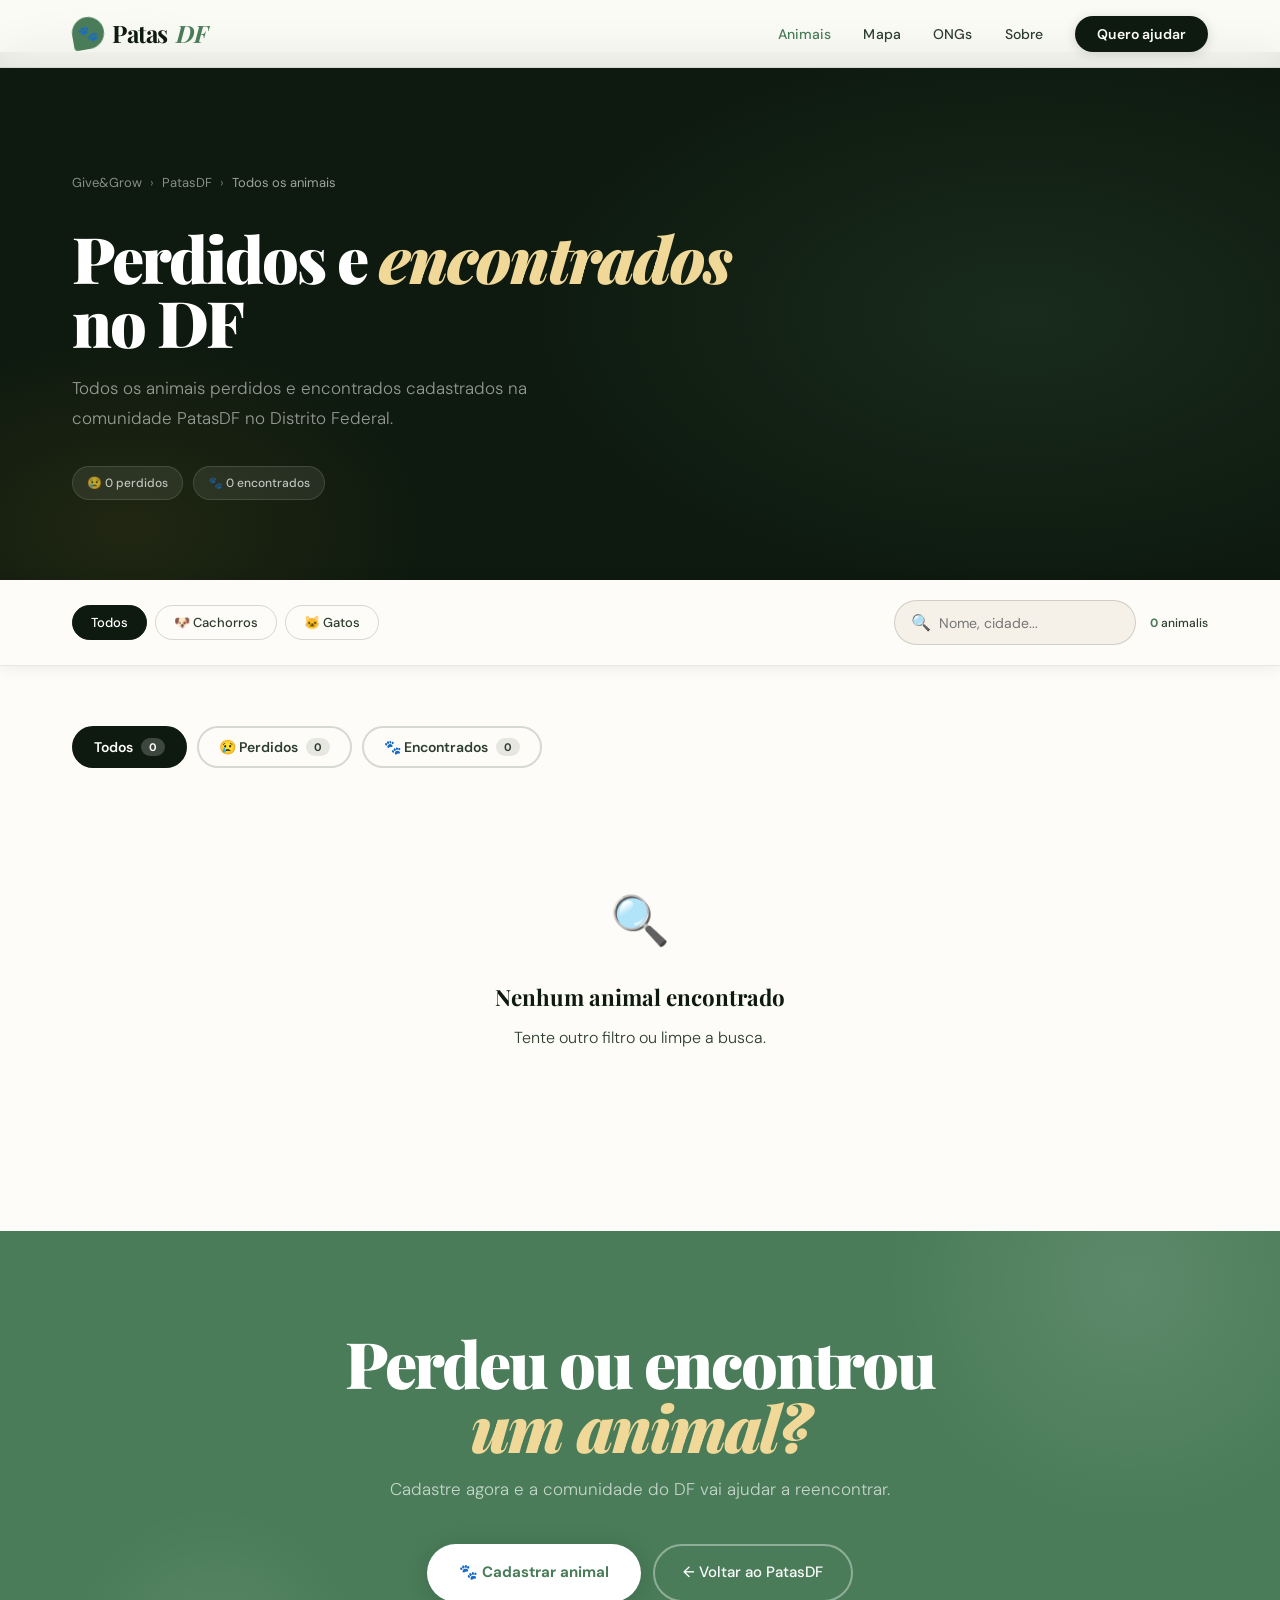
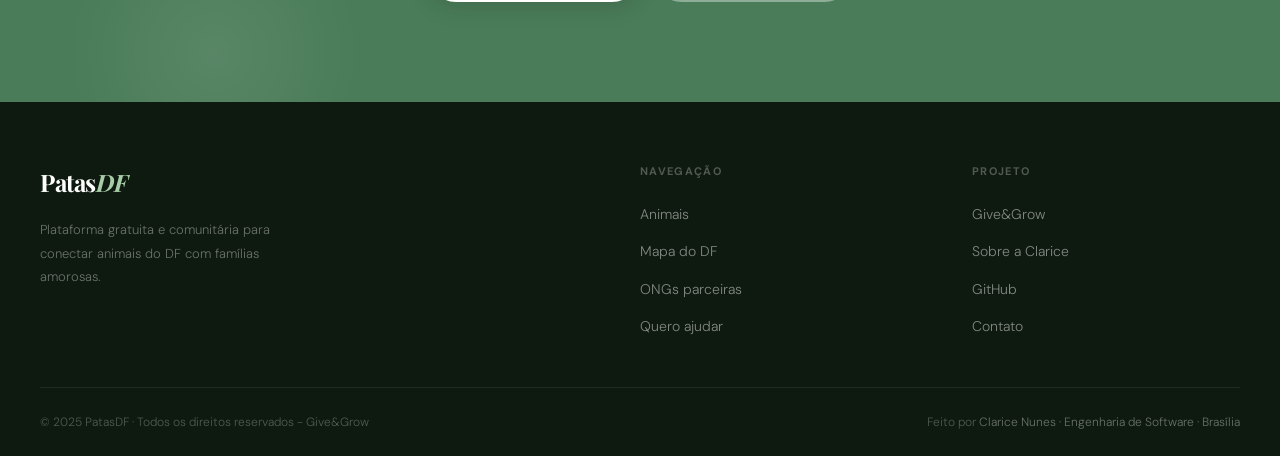
==== commit f7965694: "Mudando botao" ====
--- a/animais.html
+++ b/animais.html
@@ -192,35 +192,23 @@
     const URL_PERDI    = 'https://docs.google.com/forms/d/e/1FAIpQLSdwkBiDv1es0LKBWcML1goLfLYHsVaSYuPup9HgPXHWBcM21w/viewform';
     const URL_ENCONTREI = 'https://docs.google.com/forms/d/e/1FAIpQLSeOyUEvjqoL2VwW3kJSf5gsE197C9LvIaPMh03FFTpZJVA-6A/viewform';
 
-    const ANIMAIS_EMBUTIDOS = [
-      { id:'ex1', nome:'Bolinha',  status:'perdido',    tipo:'cachorro', idade:'~2 anos',  porte:'Médio',   cidade:'Asa Sul',    descricao:'Vira-lata caramelo com mancha branca no peito. Desapareceu perto da quadra 308 Sul no dia 18/03.',  contato:'(61) 98888-1111' },
-      { id:'ex2', nome:'Mimi',     status:'encontrado', tipo:'gato',     idade:'~1 ano',   porte:'Pequeno', cidade:'Taguatinga', descricao:'Gatinha listrada, muito dócil. Encontrada na QNF 14. Está sendo cuidada — dono entrar em contato.',  contato:'(61) 97777-2222' },
-      { id:'ex3', nome:'Thor',     status:'perdido',    tipo:'cachorro', idade:'~4 anos',  porte:'Grande',  cidade:'Ceilândia',  descricao:'Pastor alemão preto e dourado. Coleira azul. Fugiu durante fogos de artifício na QNN 28.',           contato:'(61) 96666-3333' },
-      { id:'ex4', nome:'Mingau',   status:'encontrado', tipo:'gato',     idade:'~3 anos',  porte:'Médio',   cidade:'Guará',      descricao:'Gato cinza, castrado. Encontrado no Guará II. Muito tranquilo. Aguardando dono.',                    contato:'(61) 95555-4444' },
-      { id:'ex5', nome:'Pipoca',   status:'perdido',    tipo:'cachorro', idade:'~1 ano',   porte:'Pequeno', cidade:'Sobradinho', descricao:'Lhasa apso branca. Usava roupa rosa quando desapareceu. Sumiu há 3 dias no centro de Sobradinho.',   contato:'(61) 94444-5555' },
-      { id:'ex6', nome:'Nala',     status:'encontrado', tipo:'gato',     idade:'~6 meses', porte:'Pequeno', cidade:'Samambaia',  descricao:'Filhote de gato preto com patinhas brancas. Encontrada na QR 416. Precisando de lar temporário.',    contato:'(61) 93333-6666' },
-    ];
+    const ANIMAIS_EMBUTIDOS = [];
 
     let TODOS = [], statusAtual = 'todos', tipoAtual = 'todos', buscaAtual = '';
 
     async function carregar() {
-      // Carrega os dados embutidos imediatamente para garantir que algo aparece
-      TODOS = ANIMAIS_EMBUTIDOS;
-      atualizarContadores();
-      renderizar();
-      // Tenta buscar dados atualizados do JSON (funciona quando hospedado em servidor)
-      try {
-        const resp = await fetch('https://drive.google.com/uc?export=download&id=1katMmyX2BaC0UhQ1mNrkm7atiA1lma0P');
-        if (resp.ok) {
-          const d = await resp.json();
-          if (d.length > 0) {
-            TODOS = d;
-            atualizarContadores();
-            renderizar();
-          }
-        }
-      } catch(e) { /* mantém os dados embutidos */ }
-    }
+  try {
+    const resp = await fetch('https://raw.githubusercontent.com/claricenunes/Give-and-Grow/main/animais.json?t=' + Date.now());
+    if (resp.ok) {
+      const d = await resp.json();
+      TODOS = d;
+    }
+  } catch(e) {
+    console.log('Erro ao carregar animais:', e);
+  }
+  atualizarContadores();
+  renderizar();
+}
 
     function atualizarContadores() {
       const p = TODOS.filter(a => a.status === 'perdido').length;
@@ -332,7 +320,7 @@
               ${a.tipo  ? `<span class="pill">${a.tipo.charAt(0).toUpperCase()+a.tipo.slice(1)}</span>` : ''}
             </div>
             <p class="animal-desc">${a.descricao||''}</p>
-            <a class="btn-contato-main ${btnCls}" 
+            <a class="btn-contato-main"
    href="https://wa.me/55${(a.whatsapp||'').replace(/\D/g,'')}" 
    target="_blank" 
    rel="noopener">
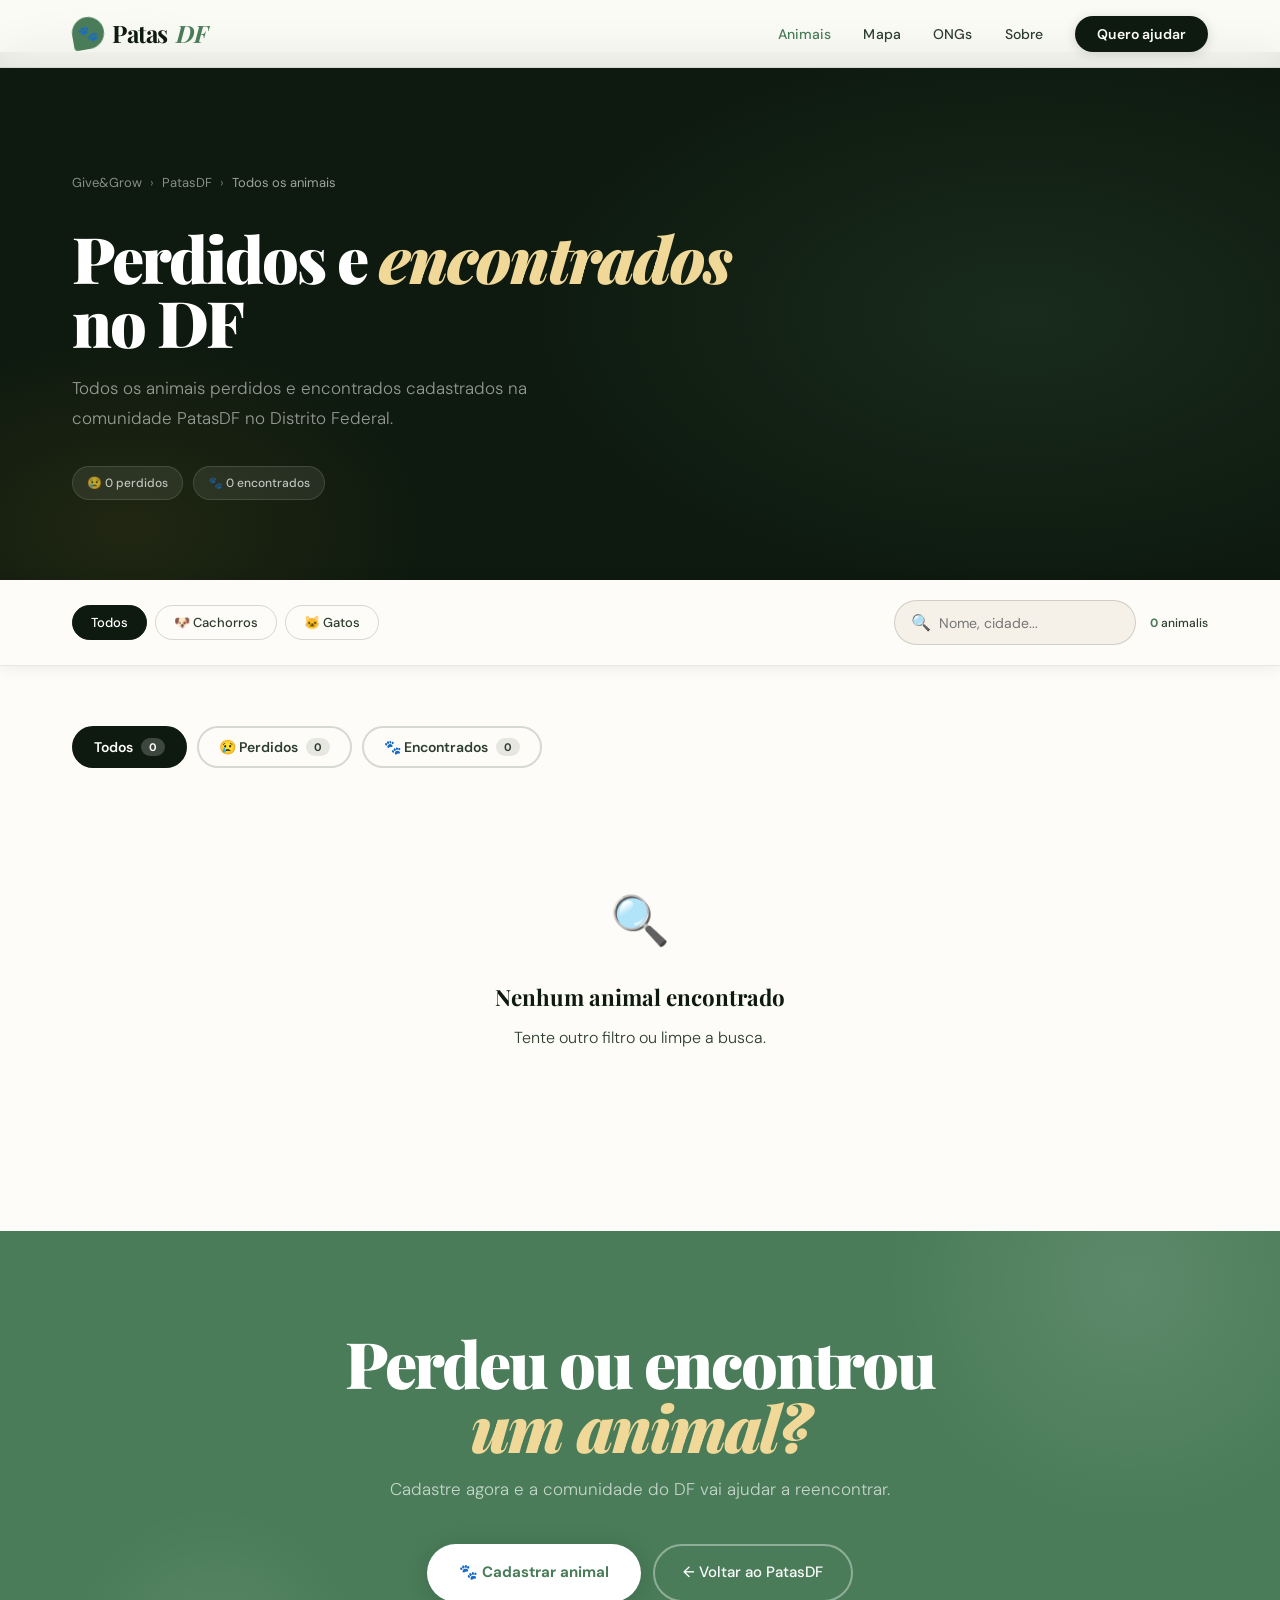
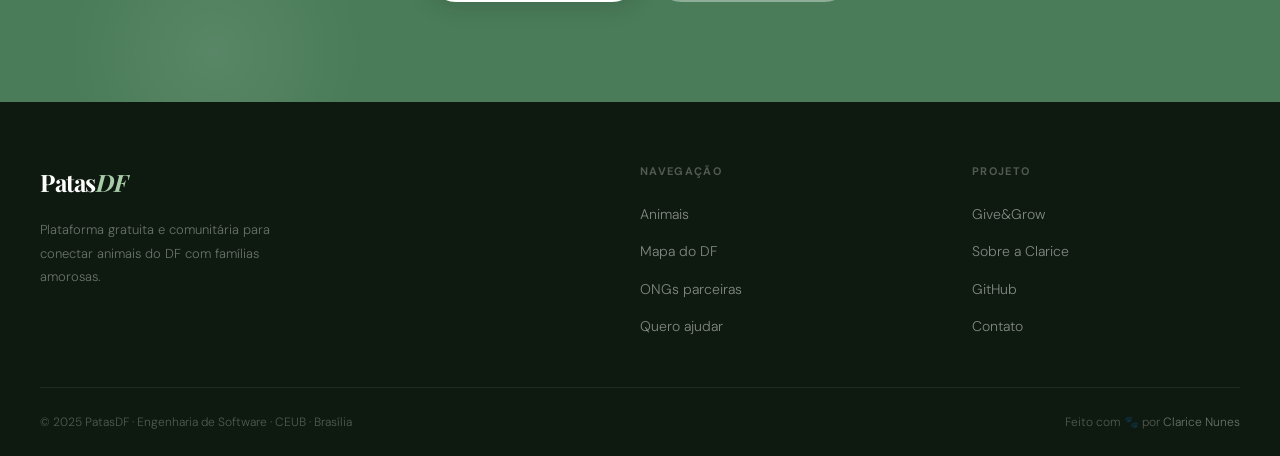
==== commit ceaea7aa: "Corrige carregamento de animais e remove dados fictícios" ====
--- a/animais.html
+++ b/animais.html
@@ -44,11 +44,12 @@
 </head>
 <body>
 
+  <!-- BACK LINK -->
   <div class="back-link-wrap">
     <a href="patasdf.html" class="back-link">← Voltar para o PatasDF</a>
   </div>
 
-
+  <!-- NAVBAR -->
   <nav class="navbar" id="navbar">
     <div class="container">
       <a href="patasdf.html" class="logo">
@@ -68,7 +69,7 @@
     </div>
   </nav>
 
-
+  <!-- PAGE HEADER -->
   <div class="page-header">
     <div class="container">
       <div class="breadcrumb">
@@ -87,7 +88,7 @@
     </div>
   </div>
 
-
+  <!-- TOOLBAR -->
   <div class="toolbar">
     <div class="container">
       <div class="filter-pills">
@@ -105,11 +106,11 @@
     </div>
   </div>
 
-
+  <!-- ANIMALS -->
   <section class="animals-section">
     <div class="container">
 
-
+      <!-- STATUS TABS -->
       <div class="status-tabs">
         <button class="status-tab st-todos" onclick="filtrarStatus('todos', this)">
           Todos <span class="tab-count" id="tabTodos">—</span>
@@ -122,10 +123,10 @@
         </button>
       </div>
 
-
+      <!-- BANNER CONTEXTUAL -->
       <div id="ctxBanner"></div>
 
-
+      <!-- GRID -->
       <div class="animals-grid" id="animalsGrid">
         <div style="grid-column:1/-1;text-align:center;padding:4rem;color:var(--ink-soft);">
           <div style="font-size:2.5rem;margin-bottom:.75rem;">🐾</div>
@@ -133,6 +134,7 @@
         </div>
       </div>
 
+      <!-- EMPTY STATE -->
       <div class="empty-state" id="emptyState" style="display:none;">
         <span class="empty-icon">🔍</span>
         <h3>Nenhum animal encontrado</h3>
@@ -142,7 +144,7 @@
     </div>
   </section>
 
-
+  <!-- CTA -->
   <section class="cta-section">
     <div class="cta-orb cta-orb-1"></div>
     <div class="cta-orb cta-orb-2"></div>
@@ -156,7 +158,7 @@
     </div>
   </section>
 
-
+  <!-- FOOTER -->
   <footer>
     <div class="footer-inner">
       <div class="footer-brand">
@@ -183,8 +185,8 @@
       </div>
     </div>
     <div class="footer-bottom">
-      <span>© 2025 PatasDF · Todos os direitos reservados - Give&Grow</span>
-      <span>Feito por <a href="sobre.html">Clarice Nunes · Engenharia de Software · Brasília</a></span>
+      <span>© 2025 PatasDF · Engenharia de Software · CEUB · Brasília</span>
+      <span>Feito com 🐾 por <a href="sobre.html">Clarice Nunes</a></span>
     </div>
   </footer>
 
@@ -197,18 +199,18 @@
     let TODOS = [], statusAtual = 'todos', tipoAtual = 'todos', buscaAtual = '';
 
     async function carregar() {
-  try {
-    const resp = await fetch('https://raw.githubusercontent.com/claricenunes/Give-and-Grow/main/animais.json?t=' + Date.now());
-    if (resp.ok) {
-      const d = await resp.json();
-      TODOS = d;
-    }
-  } catch(e) {
-    console.log('Erro ao carregar animais:', e);
-  }
-  atualizarContadores();
-  renderizar();
-}
+      try {
+        const resp = await fetch('https://raw.githubusercontent.com/claricenunes/Give-and-Grow/main/animais.json?t=' + Date.now());
+        if (resp.ok) {
+          const d = await resp.json();
+          TODOS = d;
+        }
+      } catch(e) {
+        console.log('Erro ao carregar animais:', e);
+      }
+      atualizarContadores();
+      renderizar();
+    }
 
     function atualizarContadores() {
       const p = TODOS.filter(a => a.status === 'perdido').length;
@@ -298,34 +300,46 @@
 
       grid.innerHTML = lista.map((a, i) => {
         const st = a.status || 'encontrado';
-        const badgeCls = st === 'perdido' ? 'badge-perdido' : st === 'encontrado' ? 'badge-encontrado' : 'badge-encontrado';
+        const badgeCls = st === 'perdido' ? 'badge-perdido' : 'badge-encontrado';
         const badgeLbl = st === 'perdido' ? 'Perdido' : 'Encontrado';
-        const btnBg    = st === 'perdido' ? 'var(--ink)' : 'var(--gold)';
+        const btnCls   = st === 'perdido' ? '' : 'btn-contato-encontrado';
         const btnLbl   = st === 'perdido'
           ? '📞 Vi este animal — avisar o dono'
           : '🏠 Este é meu animal';
-        const ctt = (a.contato || 'Não informado').replace(/\\/g, '\\\\').replace(/'/g, "\\'");
         return `<div class="animal-card" style="animation:fadeUp .4s ${i*50}ms ease both;">
           <div class="animal-img" style="background:${bg[a.tipo]||'#f5f0e8'};">
-            <div class="animal-img-bg">${em[a.tipo]||'🐾'}</div>
-            <div class="animal-emoji" style="font-size:5.5rem;position:relative;z-index:1;">${em[a.tipo]||'🐾'}</div>
+            ${a.foto
+              ? `<img src="${a.foto}" alt="${a.nome||'Animal'}" style="width:100%;height:100%;object-fit:cover;display:block;border-radius:inherit;">`
+              : `<div class="animal-emoji" style="font-size:5.5rem;position:relative;z-index:1;">${em[a.tipo]||'🐾'}</div>`
+            }
             <div class="animal-badge ${badgeCls}">${badgeLbl}</div>
             <div class="animal-status-badge">📍 ${a.cidade||''}</div>
           </div>
           <div class="animal-body">
-            <div class="animal-name">${a.nome||'Sem nome'}</div>
+            <div class="animal-name">${a.nome || (st === 'encontrado' ? 'Animal encontrado' : 'Sem nome')}</div>
             <div class="animal-meta">
-              ${a.idade ? `<span class="pill">${a.idade}</span>` : ''}
               ${a.porte ? `<span class="pill">${a.porte}</span>` : ''}
               ${a.tipo  ? `<span class="pill">${a.tipo.charAt(0).toUpperCase()+a.tipo.slice(1)}</span>` : ''}
+              ${a.cor   ? `<span class="pill">${a.cor}</span>` : ''}
+              ${a.raca  ? `<span class="pill">${a.raca}</span>` : ''}
             </div>
-            <p class="animal-desc">${a.descricao||''}</p>
-            <a class="btn-contato-main"
-   href="https://wa.me/55${(a.whatsapp||'').replace(/\D/g,'')}" 
-   target="_blank" 
-   rel="noopener">
-   ${btnLbl}
-</a>
+            <div style="display:flex;flex-direction:column;gap:6px;margin:10px 0;font-size:13px;color:var(--ink-soft);">
+              ${a.idade           ? `<div><strong>Idade:</strong> ${a.idade}</div>` : ''}
+              ${a.castrado        ? `<div><strong>Castrado(a):</strong> ${a.castrado}</div>` : ''}
+              ${a.coleira         ? `<div><strong>Coleira:</strong> ${a.coleira}</div>` : ''}
+              ${a.caracteristicas ? `<div><strong>Características:</strong> ${a.caracteristicas}</div>` : ''}
+              ${a.condicao        ? `<div><strong>Condição:</strong> ${a.condicao}</div>` : ''}
+              ${a.comVoce         ? `<div><strong>Está com você?</strong> ${a.comVoce}</div>` : ''}
+              ${a.dataDesaparecimento ? `<div><strong>Desapareceu em:</strong> ${new Date(a.dataDesaparecimento).toLocaleDateString('pt-BR')}</div>` : ''}
+              ${a.dataEncontrado  ? `<div><strong>Encontrado em:</strong> ${a.dataEncontrado}</div>` : ''}
+              ${a.referencia      ? `<div><strong>Referência:</strong> ${a.referencia}</div>` : ''}
+              ${a.circunstancias  ? `<div><strong>Circunstâncias:</strong> ${a.circunstancias}</div>` : ''}
+            </div>
+            <a class="btn-contato-main ${btnCls}"
+              href="https://wa.me/55${(a.whatsapp||'').replace(/\D/g,'')}"
+              target="_blank" rel="noopener">
+              ${btnLbl}
+            </a>
           </div>
         </div>`;
       }).join('');
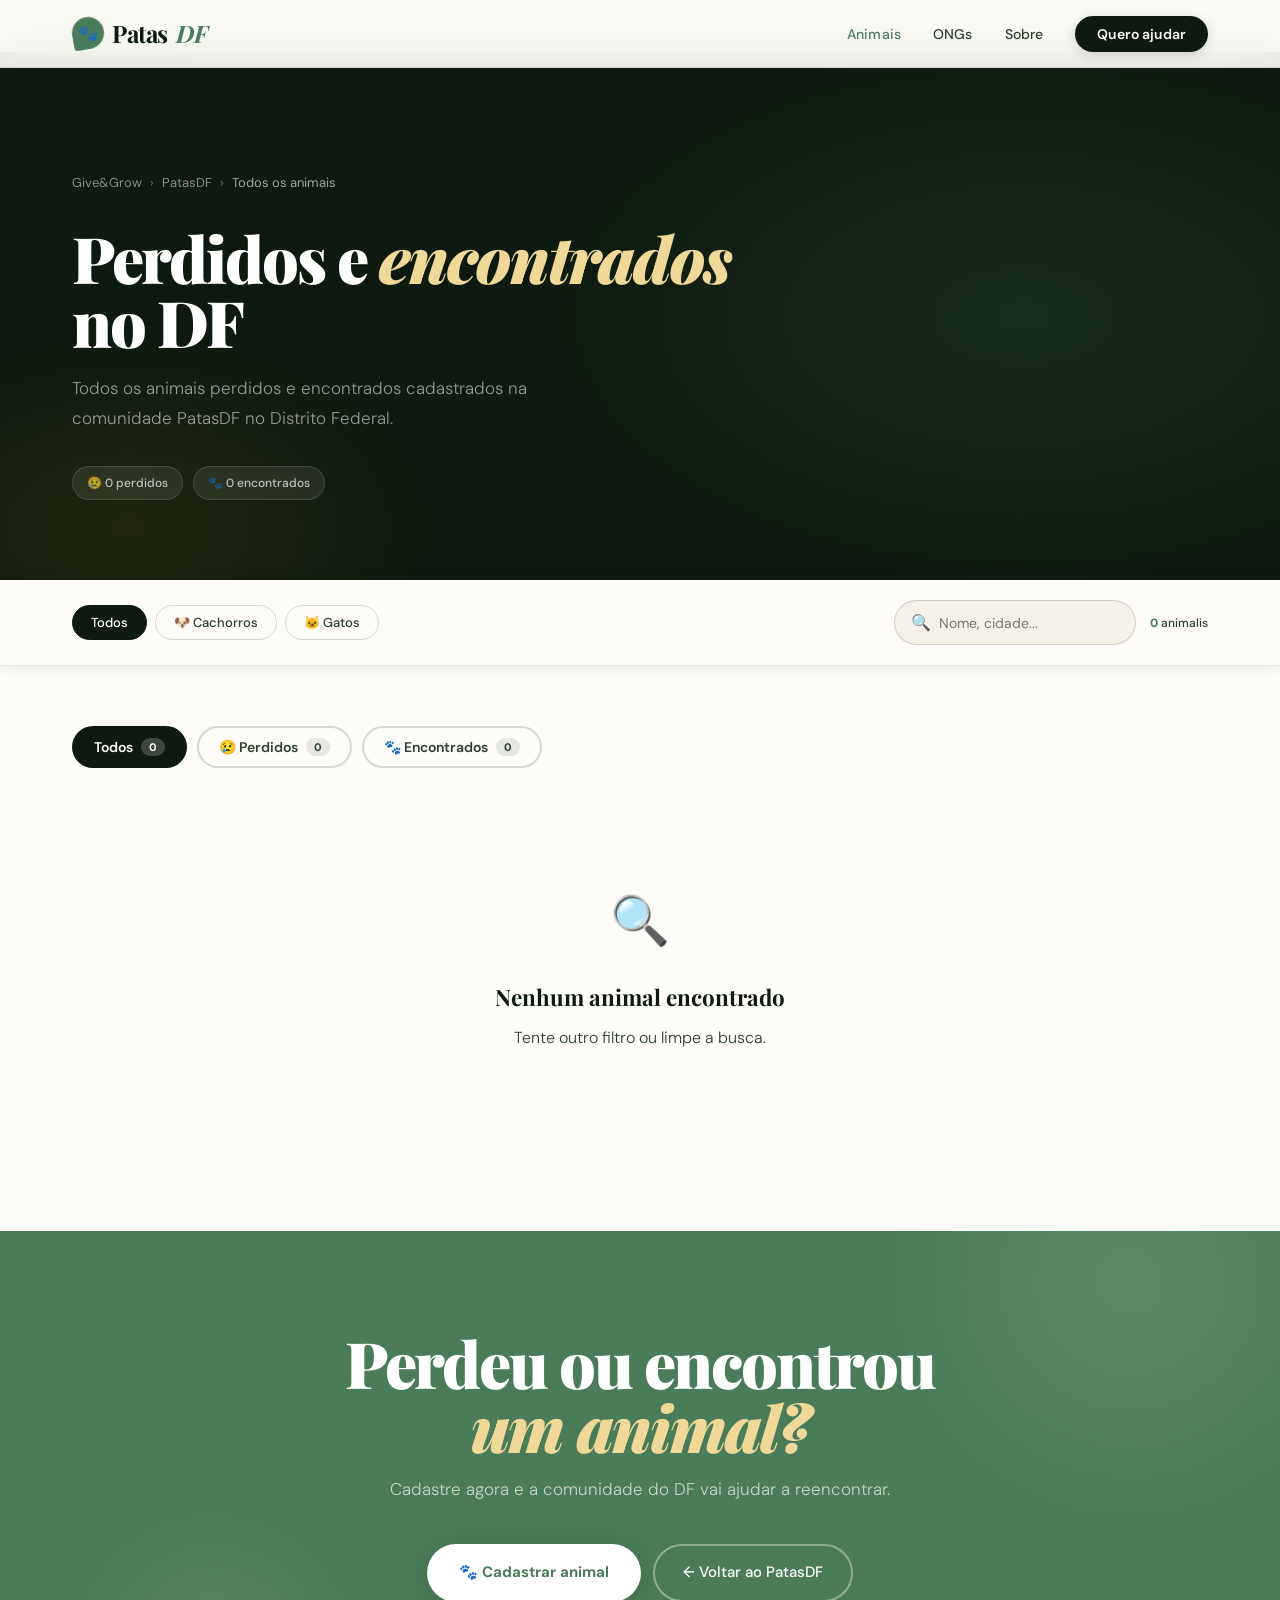
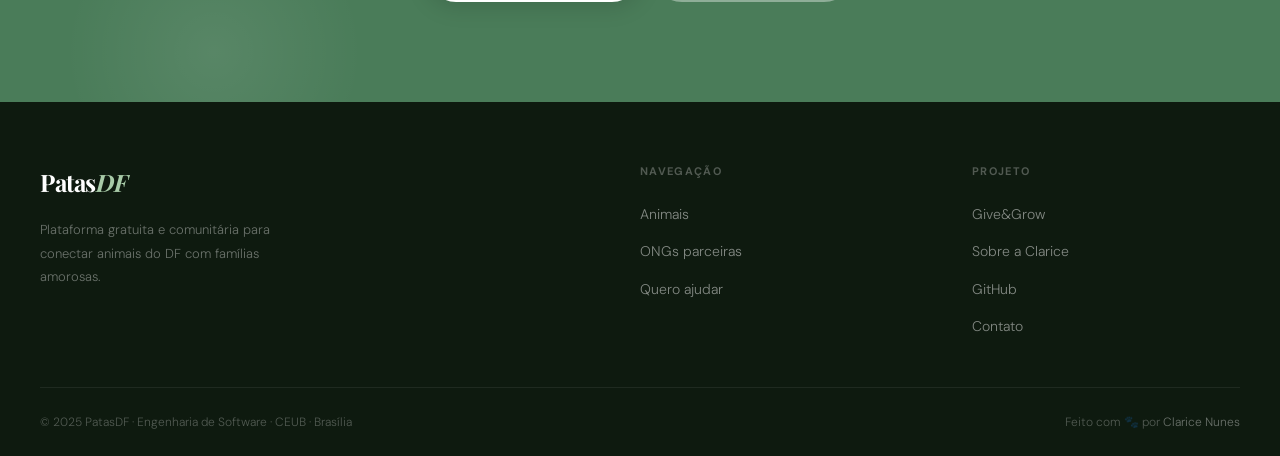
==== commit 52d2a097: "Alteracao dos dados" ====
--- a/animais.html
+++ b/animais.html
@@ -61,7 +61,6 @@
       </div>
       <ul class="nav-links" id="navLinks">
         <li><a href="patasdf.html#animais" class="active">Animais</a></li>
-        <li><a href="patasdf.html#mapa">Mapa</a></li>
         <li><a href="patasdf.html#ongs">ONGs</a></li>
         <li><a href="sobre.html">Sobre</a></li>
         <li><a href="patasdf.html#ajudar" class="nav-cta">Quero ajudar</a></li>
@@ -169,7 +168,6 @@
         <h4>Navegação</h4>
         <ul>
           <li><a href="patasdf.html#animais">Animais</a></li>
-          <li><a href="patasdf.html#mapa">Mapa do DF</a></li>
           <li><a href="patasdf.html#ongs">ONGs parceiras</a></li>
           <li><a href="patasdf.html#ajudar">Quero ajudar</a></li>
         </ul>
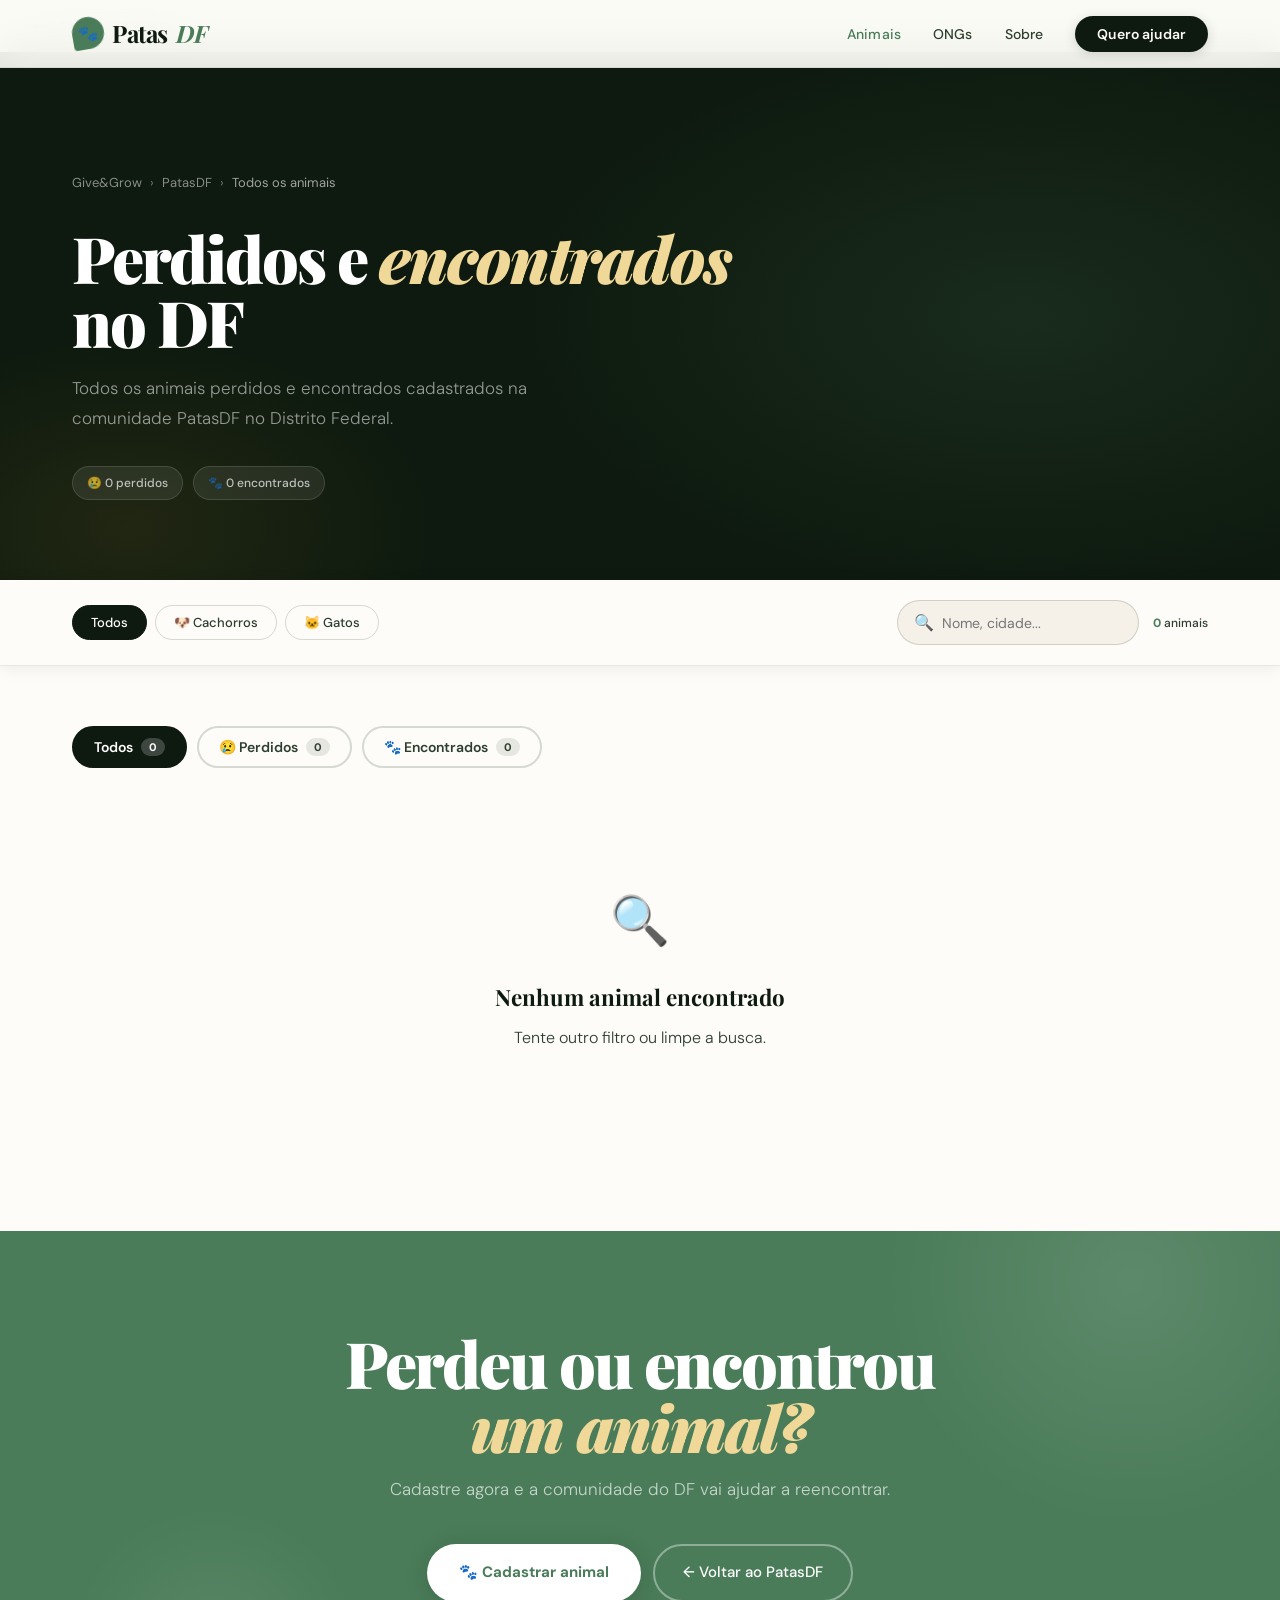
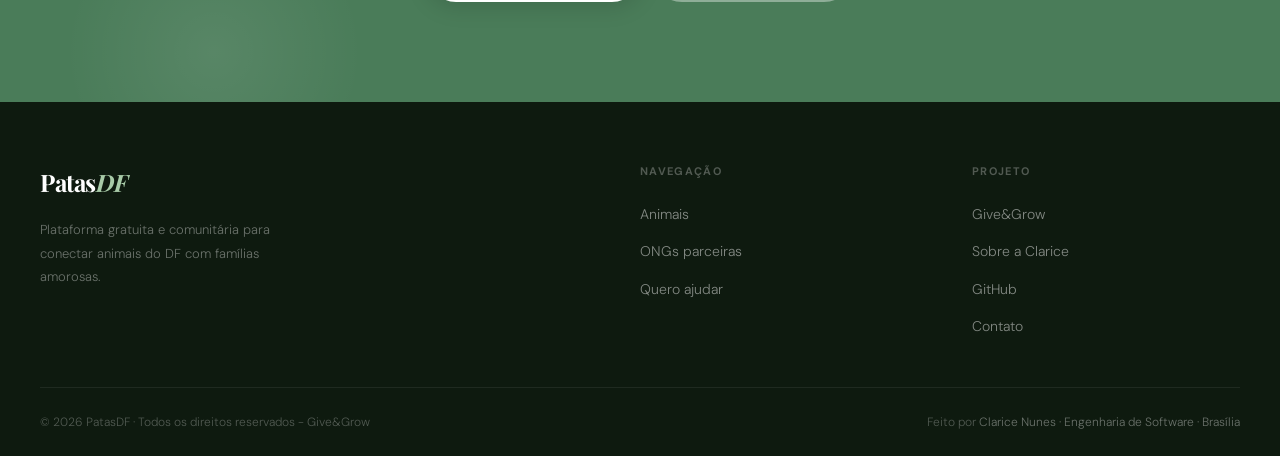
==== commit ceb0bf2a: "Mudando botão do Whatsapp" ====
--- a/animais.html
+++ b/animais.html
@@ -44,12 +44,12 @@
 </head>
 <body>
 
-  <!-- BACK LINK -->
+
   <div class="back-link-wrap">
     <a href="patasdf.html" class="back-link">← Voltar para o PatasDF</a>
   </div>
 
-  <!-- NAVBAR -->
+
   <nav class="navbar" id="navbar">
     <div class="container">
       <a href="patasdf.html" class="logo">
@@ -68,7 +68,7 @@
     </div>
   </nav>
 
-  <!-- PAGE HEADER -->
+
   <div class="page-header">
     <div class="container">
       <div class="breadcrumb">
@@ -87,7 +87,7 @@
     </div>
   </div>
 
-  <!-- TOOLBAR -->
+
   <div class="toolbar">
     <div class="container">
       <div class="filter-pills">
@@ -105,11 +105,11 @@
     </div>
   </div>
 
-  <!-- ANIMALS -->
+ 
   <section class="animals-section">
     <div class="container">
 
-      <!-- STATUS TABS -->
+   
       <div class="status-tabs">
         <button class="status-tab st-todos" onclick="filtrarStatus('todos', this)">
           Todos <span class="tab-count" id="tabTodos">—</span>
@@ -122,10 +122,10 @@
         </button>
       </div>
 
-      <!-- BANNER CONTEXTUAL -->
+
       <div id="ctxBanner"></div>
 
-      <!-- GRID -->
+ 
       <div class="animals-grid" id="animalsGrid">
         <div style="grid-column:1/-1;text-align:center;padding:4rem;color:var(--ink-soft);">
           <div style="font-size:2.5rem;margin-bottom:.75rem;">🐾</div>
@@ -133,7 +133,7 @@
         </div>
       </div>
 
-      <!-- EMPTY STATE -->
+
       <div class="empty-state" id="emptyState" style="display:none;">
         <span class="empty-icon">🔍</span>
         <h3>Nenhum animal encontrado</h3>
@@ -143,7 +143,7 @@
     </div>
   </section>
 
-  <!-- CTA -->
+
   <section class="cta-section">
     <div class="cta-orb cta-orb-1"></div>
     <div class="cta-orb cta-orb-2"></div>
@@ -157,7 +157,7 @@
     </div>
   </section>
 
-  <!-- FOOTER -->
+
   <footer>
     <div class="footer-inner">
       <div class="footer-brand">
@@ -178,13 +178,13 @@
           <li><a href="index.html">Give&Grow</a></li>
           <li><a href="sobre.html">Sobre a Clarice</a></li>
           <li><a href="https://github.com/claricenunes" target="_blank" rel="noopener">GitHub</a></li>
-          <li><a href="/cdn-cgi/l/email-protection#543121373835263d37313a213a3127143339353d387a373b39">Contato</a></li>
+          <li><a href="mailto:euclaricenunes@gmail.com">Contato</a></li>
         </ul>
       </div>
     </div>
     <div class="footer-bottom">
-      <span>© 2025 PatasDF · Engenharia de Software · CEUB · Brasília</span>
-      <span>Feito com 🐾 por <a href="sobre.html">Clarice Nunes</a></span>
+      <span>© 2026 PatasDF · Todos os direitos reservados - Give&Grow</span>
+      <span>Feito por <a href="sobre.html">Clarice Nunes · Engenharia de Software · Brasília</a></span>
     </div>
   </footer>
 
@@ -223,7 +223,7 @@
     function filtrarStatus(status, btn) {
       statusAtual = status;
       document.querySelectorAll('.status-tab').forEach(t => {
-        t.className = 'status-tab'; // remove todas as classes de cor
+        t.className = 'status-tab'; 
       });
       btn.classList.add('st-' + status);
       atualizarBanner(status);
@@ -284,7 +284,7 @@
       const grid  = document.getElementById('animalsGrid');
       const empty = document.getElementById('emptyState');
       const lista = getLista();
-      document.getElementById('countBadge').innerHTML = `<strong>${lista.length}</strong> animal${lista.length!==1?'is':''}`;
+      document.getElementById('countBadge').innerHTML = `<strong>${lista.length}</strong> ${lista.length!==1?'animais':'animal'}`;
 
       if (lista.length === 0) {
         grid.innerHTML = '';
@@ -334,7 +334,7 @@
               ${a.circunstancias  ? `<div><strong>Circunstâncias:</strong> ${a.circunstancias}</div>` : ''}
             </div>
             <a class="btn-contato-main ${btnCls}"
-              href="https://wa.me/55${(a.whatsapp||'').replace(/\D/g,'')}"
+              href="${a.linkContato || '#'}"
               target="_blank" rel="noopener">
               ${btnLbl}
             </a>
--- a/styles.css
+++ b/styles.css
@@ -707,9 +707,24 @@
   .footer-inner { grid-template-columns: 1fr 1fr; gap: 2.5rem; }
   .two-col { grid-template-columns: 1fr; gap: 2.5rem; }
   .two-col.reverse { direction: ltr; }
+
+  /* iPad: hamburger menu */
+  .nav-links { display: none; flex-direction: column; gap: 0; position: fixed; top: 68px; left: 0; right: 0; background: var(--white); border-bottom: 1px solid var(--border); padding: 1rem; z-index: 199; }
+  .nav-links.open { display: flex; }
+  .hamburger { display: flex; }
+  .nav-links li { width: 100%; }
+  .nav-links li a { display: block; padding: 10px 12px; border-radius: 8px; }
+  .nav-links .nav-cta { display: block; text-align: center; padding: 12px 22px !important; }
+
+  /* iPad: badges da criadora mais próximas da foto */
+  .cb1 { bottom: 10px; right: 0; }
+  .cb2 { top: 10px; right: 0; }
+
+  /* iPad: esconder cards flutuantes do patasdf */
+  [style*="height:420px"] { display: none !important; }
 }
 @media (max-width: 768px) {
-  .nav-links { display: none; flex-direction: column; gap: 0; position: absolute; top: 68px; left: 0; right: 0; background: var(--white); border-bottom: 1px solid var(--border); padding: 1rem; z-index: 199; }
+  .nav-links { display: none; flex-direction: column; gap: 0; position: fixed; top: 68px; left: 0; right: 0; background: var(--white); border-bottom: 1px solid var(--border); padding: 1rem; z-index: 199; }
   .nav-links.open { display: flex; }
   .hamburger { display: flex; }
   .steps-row { flex-direction: column; gap: 2rem; }
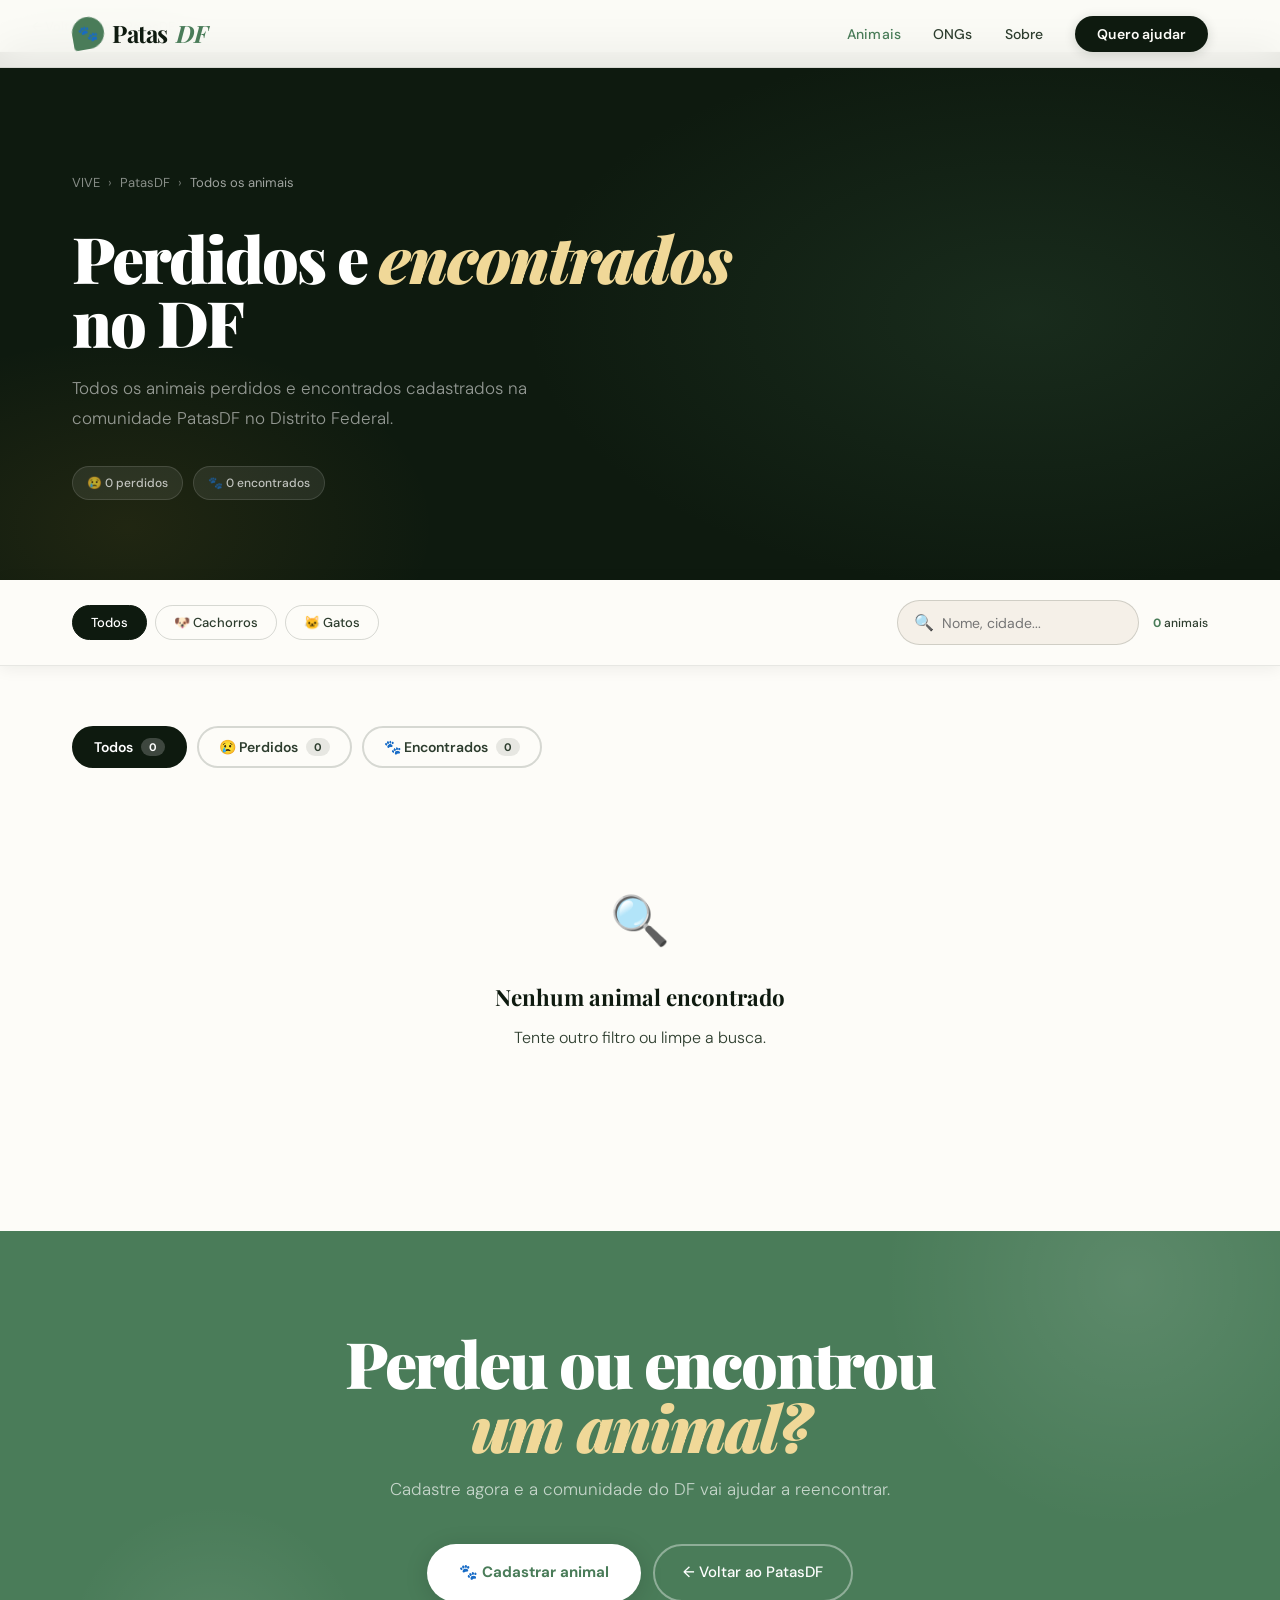
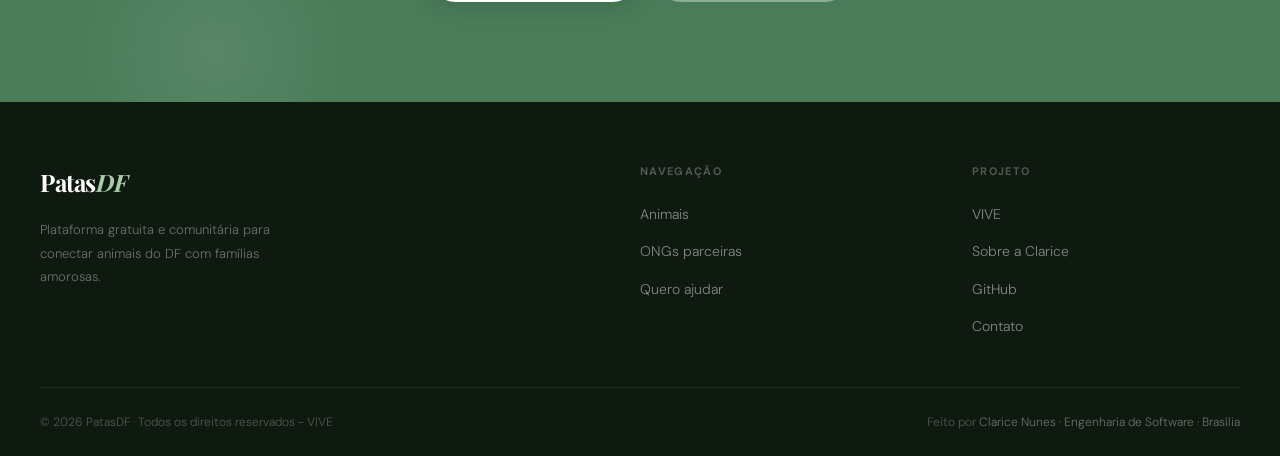
==== commit e3b6a496: "colocando link google console search" ====
--- a/animais.html
+++ b/animais.html
@@ -72,7 +72,7 @@
   <div class="page-header">
     <div class="container">
       <div class="breadcrumb">
-        <a href="index.html">Give&Grow</a>
+        <a href="index.html">VIVE</a>
         <span>›</span>
         <a href="patasdf.html">PatasDF</a>
         <span>›</span>
@@ -175,7 +175,7 @@
       <div class="footer-col">
         <h4>Projeto</h4>
         <ul>
-          <li><a href="index.html">Give&Grow</a></li>
+          <li><a href="index.html">VIVE</a></li>
           <li><a href="sobre.html">Sobre a Clarice</a></li>
           <li><a href="https://github.com/claricenunes" target="_blank" rel="noopener">GitHub</a></li>
           <li><a href="mailto:euclaricenunes@gmail.com">Contato</a></li>
@@ -183,7 +183,7 @@
       </div>
     </div>
     <div class="footer-bottom">
-      <span>© 2026 PatasDF · Todos os direitos reservados - Give&Grow</span>
+      <span>© 2026 PatasDF · Todos os direitos reservados - VIVE</span>
       <span>Feito por <a href="sobre.html">Clarice Nunes · Engenharia de Software · Brasília</a></span>
     </div>
   </footer>
@@ -198,7 +198,7 @@
 
     async function carregar() {
       try {
-        const resp = await fetch('https://raw.githubusercontent.com/claricenunes/Give-and-Grow/main/animais.json?t=' + Date.now());
+        const resp = await fetch('https://raw.githubusercontent.com/claricenunes/VIVE-Comunidade/main/animais.json?t=' + Date.now());
         if (resp.ok) {
           const d = await resp.json();
           TODOS = d;
